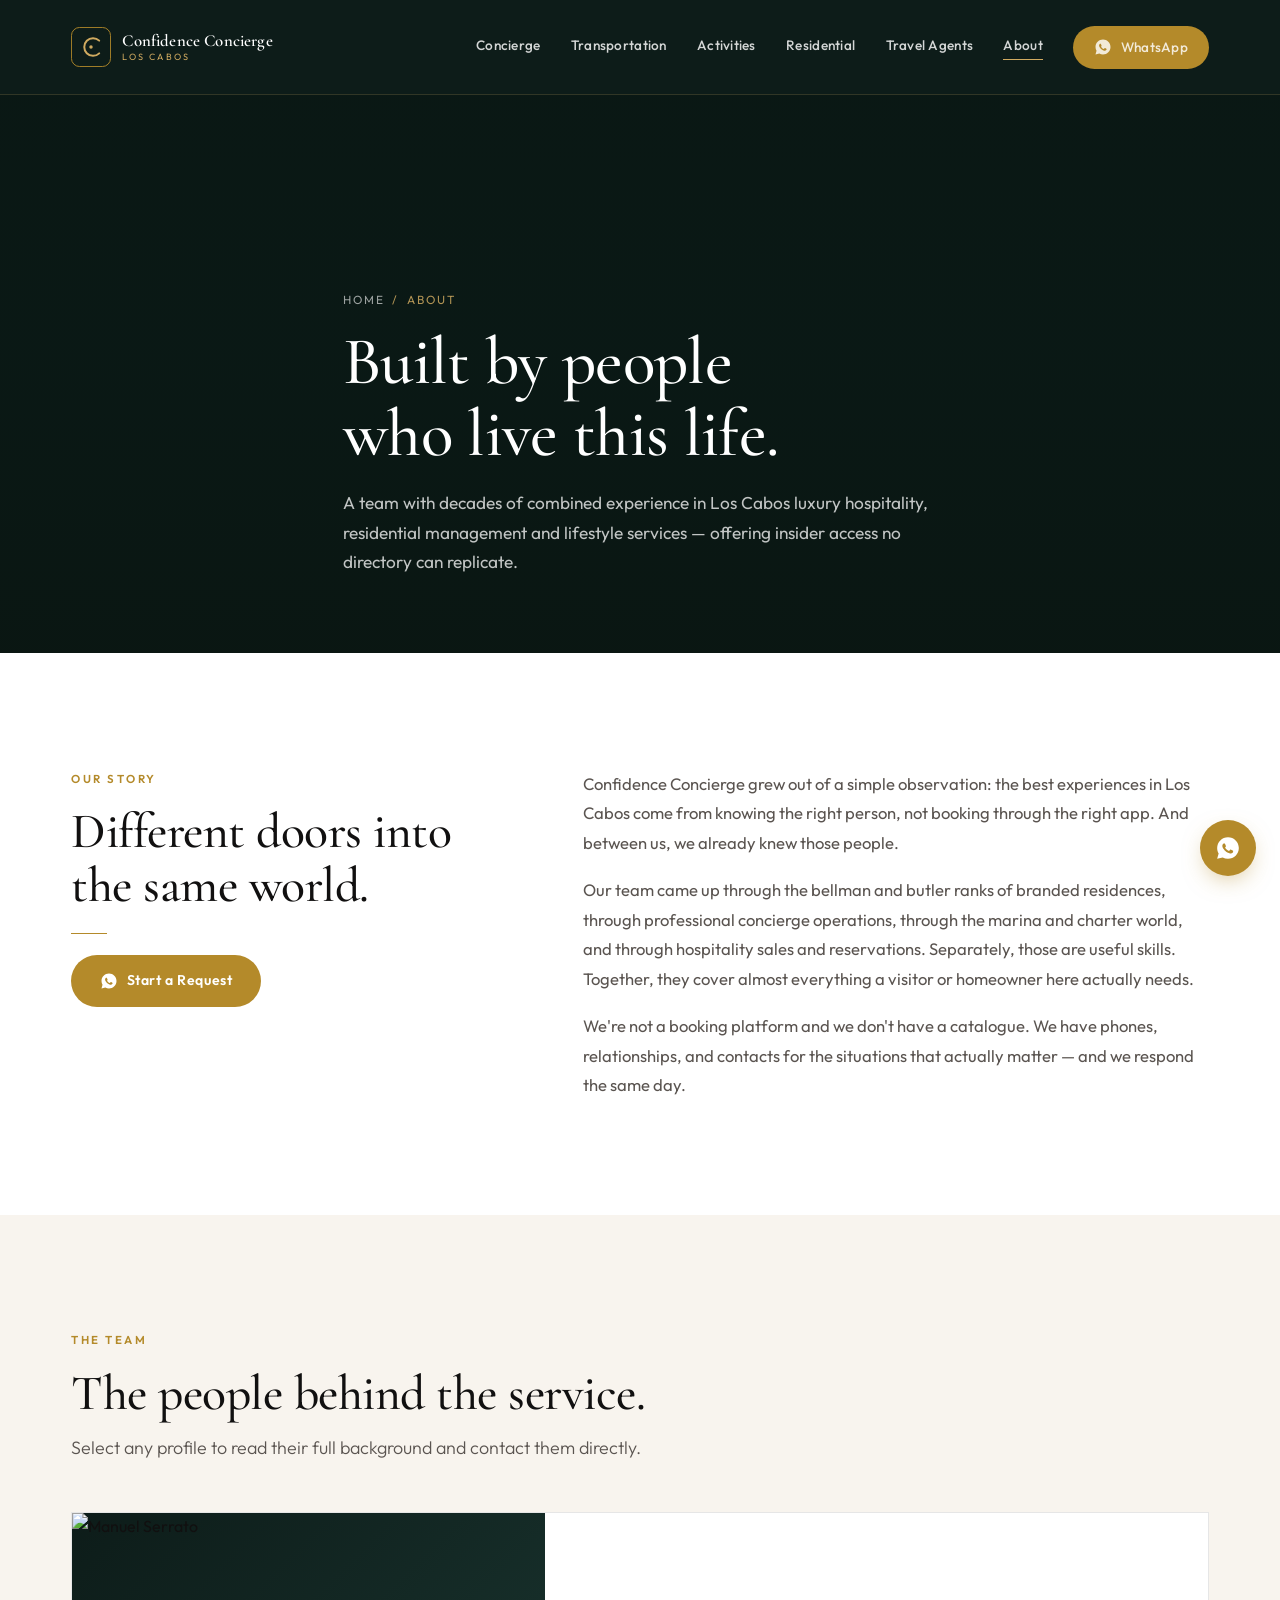
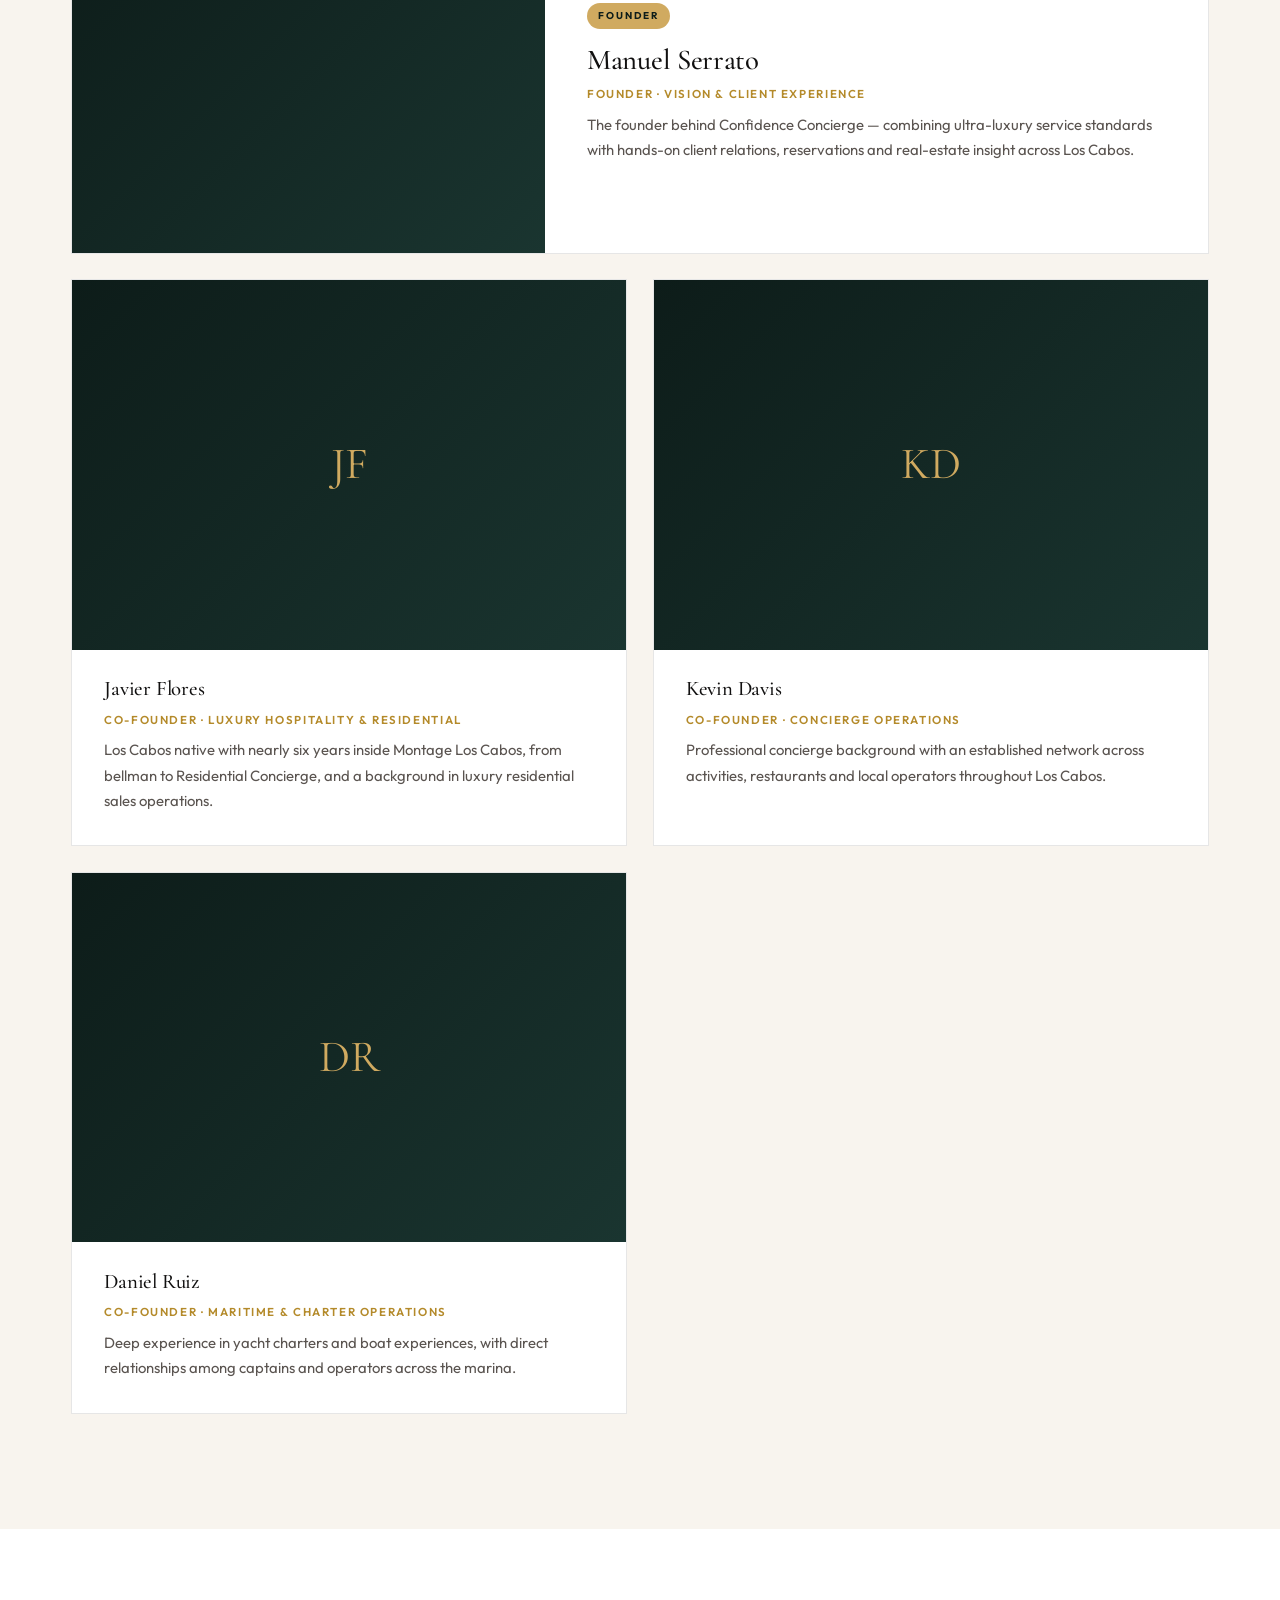
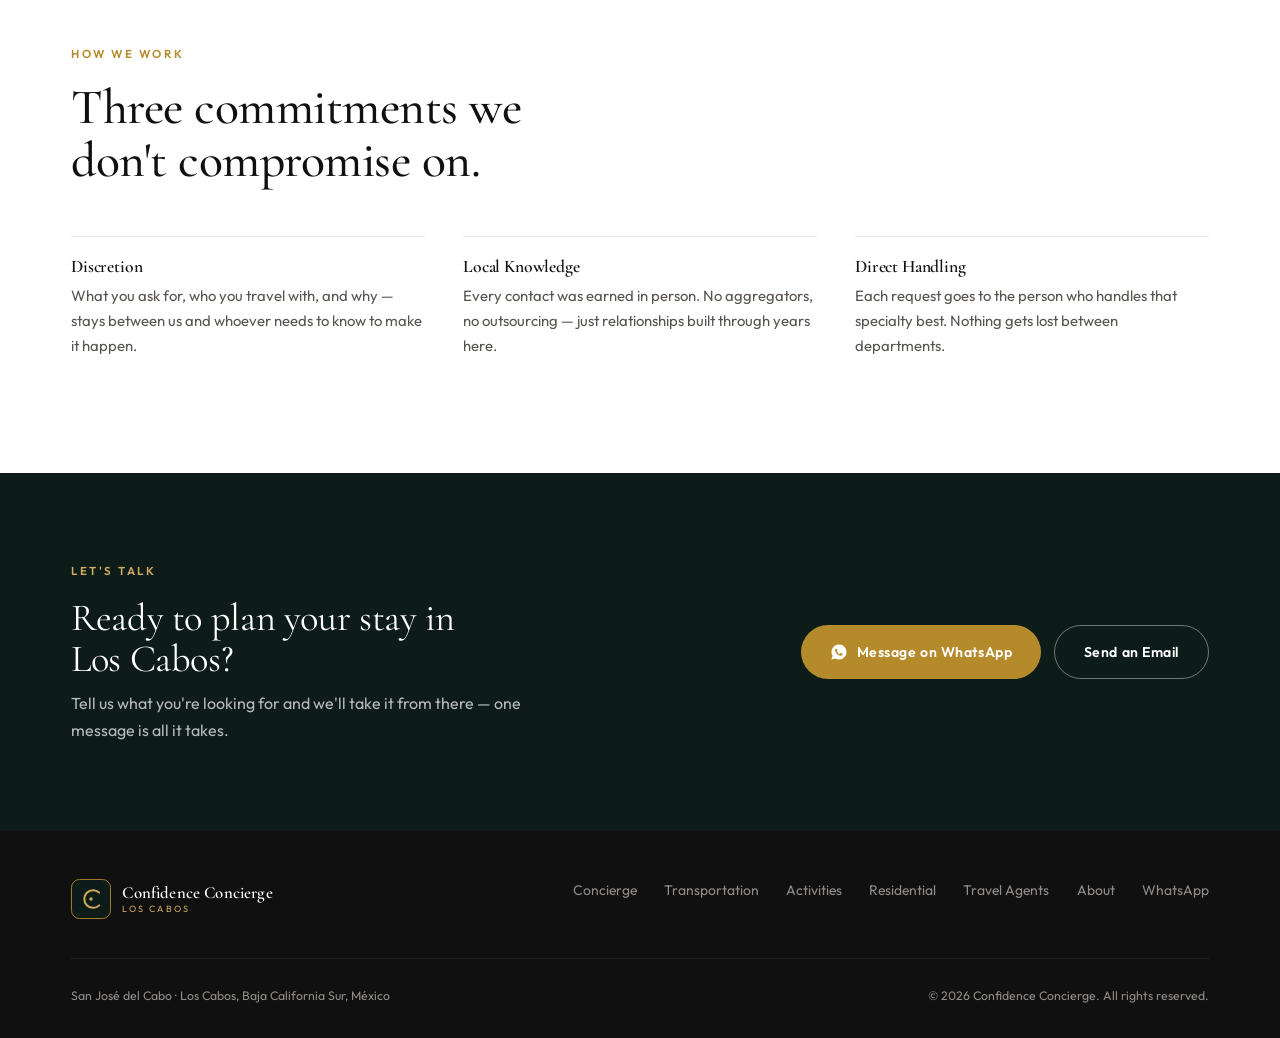
==== about.html @ 82f3b0cd "Fix team-monogram span tag in about.html" ====
<!DOCTYPE html>
<html lang="en">
<head>
  <meta charset="UTF-8">
  <meta name="viewport" content="width=device-width, initial-scale=1.0">
  <title>About Us — Confidence Concierge · Los Cabos</title>
  <meta name="description" content="Meet the team behind Confidence Concierge — Los Cabos hospitality professionals with decades of combined luxury service experience.">
  <link rel="icon" type="image/svg+xml" href="data:image/svg+xml,%3Csvg xmlns='http://www.w3.org/2000/svg' viewBox='0 0 44 44'%3E%3Crect width='44' height='44' rx='9' fill='%230D1C19'/%3E%3Cpath d='M31 15a9.7 9.7 0 1 0 0 14' stroke='%23D0AA60' stroke-width='2.4' fill='none' stroke-linecap='round'/%3E%3Ccircle cx='22' cy='22' r='2' fill='%23D0AA60'/%3E%3C/svg%3E">
  <link rel="preconnect" href="https://fonts.googleapis.com">
  <link rel="preconnect" href="https://fonts.gstatic.com" crossorigin>
  <link href="https://fonts.googleapis.com/css2?family=Cormorant+Garamond:ital,wght@0,400;0,500;0,600;1,400;1,500&family=Outfit:wght@300;400;500;600&display=swap" rel="stylesheet">
  <link rel="stylesheet" href="css/styles.css">
</head>
<body>
<header class="nav nav--solid" id="siteNav">
  <div class="wrap">
    <a href="index.html" class="logo" aria-label="Confidence Concierge — home">
      <svg class="logo-mark" viewBox="0 0 44 44" fill="none" xmlns="http://www.w3.org/2000/svg" aria-hidden="true">
        <rect x="0.5" y="0.5" width="43" height="43" rx="9" fill="#0D1C19" stroke="#B48A2A" stroke-width="1"/>
        <path d="M31 15a9.7 9.7 0 1 0 0 14" stroke="#D0AA60" stroke-width="2.2" stroke-linecap="round"/>
        <circle cx="22" cy="22" r="1.9" fill="#D0AA60"/>
      </svg>
      <span class="logo-text">
        <span class="logo-name">Confidence Concierge</span>
        <span class="logo-city">Los Cabos</span>
      </span>
    </a>
    <button class="nav-burger" id="navBurger" aria-label="Open menu" aria-expanded="false">
      <span></span><span></span><span></span>
    </button>
    <div class="nav-backdrop" id="navBackdrop" aria-hidden="true"></div>
    <nav class="nav-links" id="navLinks" aria-label="Main navigation">
      <a href="concierge.html">Concierge</a>
      <a href="transportation.html">Transportation</a>
      <a href="activities.html">Activities</a>
      <a href="residential.html">Residential</a>
      <a href="travel-agents.html">Travel Agents</a>
      <a href="about.html" class="active">About</a>
      <a href="#" class="js-wa btn btn--gold" style="padding:0.65rem 1.3rem;"><svg viewBox="0 0 24 24" fill="currentColor" aria-hidden="true"><path d="M12 2C6.48 2 2 6.48 2 12c0 1.85.5 3.58 1.36 5.07L2 22l5.07-1.32A9.93 9.93 0 0 0 12 22c5.52 0 10-4.48 10-10S17.52 2 12 2zm4.56 13.82c-.2.57-1.2 1.1-1.65 1.16-.43.07-.95.1-1.54-.1-.36-.11-.81-.26-1.4-.51-2.45-1.06-4.06-3.55-4.18-3.71-.13-.17-1-1.33-1-2.55 0-1.2.63-1.8.86-2.04.22-.24.49-.3.65-.3h.47c.15 0 .35-.05.55.43.2.49.7 1.7.77 1.83.06.12.1.27.02.43-.08.17-.12.27-.24.42-.12.14-.25.31-.36.42-.12.12-.24.25-.1.49.14.25.62 1.02 1.33 1.65.91.82 1.68 1.07 1.92 1.19.25.12.39.1.54-.07.14-.17.63-.73.8-.98.17-.25.34-.2.56-.12.23.09 1.46.69 1.71.81.25.12.42.18.48.29.06.1.06.6-.14 1.17z"/></svg> WhatsApp</a>
    </nav>
  </div>
</header>

<section class="page-hero">
  <div class="page-hero-bg bg-about" aria-hidden="true"></div>
  <div class="wrap page-hero-content">
    <div class="crumb"><a href="index.html">Home</a> &nbsp;/&nbsp; About</div>
    <h1>Built by people<br>who live this life.</h1>
    <p>A team with decades of combined experience in Los Cabos luxury hospitality, residential management and lifestyle services &mdash; offering insider access no directory can replicate.</p>
  </div>
</section>

<section class="section">
  <div class="wrap">
    <div class="intro-split">
      <div class="sticky">
        <span class="eyebrow">Our Story</span>
        <h2 class="t-h2">Different doors into<br>the same world.</h2>
        <div class="divider"></div>
        <a href="#" class="js-wa btn btn--gold"><svg viewBox="0 0 24 24" fill="currentColor" aria-hidden="true"><path d="M12 2C6.48 2 2 6.48 2 12c0 1.85.5 3.58 1.36 5.07L2 22l5.07-1.32A9.93 9.93 0 0 0 12 22c5.52 0 10-4.48 10-10S17.52 2 12 2zm4.56 13.82c-.2.57-1.2 1.1-1.65 1.16-.43.07-.95.1-1.54-.1-.36-.11-.81-.26-1.4-.51-2.45-1.06-4.06-3.55-4.18-3.71-.13-.17-1-1.33-1-2.55 0-1.2.63-1.8.86-2.04.22-.24.49-.3.65-.3h.47c.15 0 .35-.05.55.43.2.49.7 1.7.77 1.83.06.12.1.27.02.43-.08.17-.12.27-.24.42-.12.14-.25.31-.36.42-.12.12-.24.25-.1.49.14.25.62 1.02 1.33 1.65.91.82 1.68 1.07 1.92 1.19.25.12.39.1.54-.07.14-.17.63-.73.8-.98.17-.25.34-.2.56-.12.23.09 1.46.69 1.71.81.25.12.42.18.48.29.06.1.06.6-.14 1.17z"/></svg> Start a Request</a>
      </div>
      <div class="intro-body">
        <p>Confidence Concierge grew out of a simple observation: the best experiences in Los Cabos come from knowing the right person, not booking through the right app. And between us, we already knew those people.</p>
        <p>Our team came up through the bellman and butler ranks of branded residences, through professional concierge operations, through the marina and charter world, and through hospitality sales and reservations. Separately, those are useful skills. Together, they cover almost everything a visitor or homeowner here actually needs.</p>
        <p>We're not a booking platform and we don't have a catalogue. We have phones, relationships, and contacts for the situations that actually matter &mdash; and we respond the same day.</p>
      </div>
    </div>
  </div>
</section>

<section class="section section--cream">
  <div class="wrap">
    <span class="eyebrow">The Team</span>
    <h2 class="t-h2">The people behind the service.</h2>
    <p class="t-lead" style="margin-top:0.8rem;">Select any profile to read their full background and contact them directly.</p>

    <!-- FOTOS: cada tarjeta tiene un comentario indicando dónde poner la <img>.
         Tamaño sugerido: 800x560px (3:2). Guárdalas en assets/images/ -->
    <div class="team-grid">
      <article class="team-card founder-card" tabindex="0" role="button" aria-label="View Manuel Serrato's full profile">
          <div class="team-photo">
      
            <img src="assets/images/manuel.jpg" alt="Manuel Serrato">
          </div>
          <div class="team-body">
            <span class="founder-badge">Founder</span>
            <h3>Manuel Serrato</h3>
            <span class="team-role">Founder &middot; Vision &amp; Client Experience</span>
            <p class="team-bio">The founder behind Confidence Concierge — combining ultra-luxury service standards with hands-on client relations, reservations and real-estate insight across Los Cabos.</p>
          </div>
          <div class="bio-full">
            <div class="bio-head">
              <div class="bio-avatar"><img src="assets/images/manuel.jpeg" alt="Manuel Serrato"
              <div>
                <h3>Manuel Serrato</h3>
                <span class="role">Founder &middot; Vision &amp; Client Experience</span>
              </div>
            </div>
            <div class="bio-text"><p>Manuel is the founder of Confidence Concierge and the person behind its vision: a Los Cabos service company built on genuine relationships rather than call centres and commissions.</p><p>His approach is deliberately hands-on. Rather than confining himself to one lane, Manuel works across every part of the operation — first contact and client outreach, restaurant and yacht reservations, itinerary coordination, and the pre-contact groundwork that means a guest's arrival is anticipated rather than merely processed. If something needs doing, he does it.</p><p>He brings a working understanding of ultra-luxury concierge standards — the discretion, the anticipation, the follow-through that separates true high-touch service from a booking confirmation. That standard is what he built the company around.</p><p>Alongside this, Manuel works in sales and operations within Los Cabos hospitality and real estate, handling reservations, client relations, show-ready resale verification and developer-sale review. It gives him a rare vantage point across both the visitor and the homeowner side of the market, and a personal network spanning yacht companies, restaurants and property throughout the region.</p></div>
            <div class="bio-contact">
              <a class="wa" href="https://wa.me/526241181978" target="_blank" rel="noopener noreferrer"><svg viewBox="0 0 24 24" fill="currentColor" aria-hidden="true"><path d="M12 2C6.48 2 2 6.48 2 12c0 1.85.5 3.58 1.36 5.07L2 22l5.07-1.32A9.93 9.93 0 0 0 12 22c5.52 0 10-4.48 10-10S17.52 2 12 2zm4.56 13.82c-.2.57-1.2 1.1-1.65 1.16-.43.07-.95.1-1.54-.1-.36-.11-.81-.26-1.4-.51-2.45-1.06-4.06-3.55-4.18-3.71-.13-.17-1-1.33-1-2.55 0-1.2.63-1.8.86-2.04.22-.24.49-.3.65-.3h.47c.15 0 .35-.05.55.43.2.49.7 1.7.77 1.83.06.12.1.27.02.43-.08.17-.12.27-.24.42-.12.14-.25.31-.36.42-.12.12-.24.25-.1.49.14.25.62 1.02 1.33 1.65.91.82 1.68 1.07 1.92 1.19.25.12.39.1.54-.07.14-.17.63-.73.8-.98.17-.25.34-.2.56-.12.23.09 1.46.69 1.71.81.25.12.42.18.48.29.06.1.06.6-.14 1.17z"/></svg> WhatsApp</a>
              <a href="tel:+526241181978"><svg viewBox="0 0 24 24" fill="none" stroke="currentColor" stroke-width="1.6"><path d="M22 16.9v3a2 2 0 0 1-2.2 2 19.8 19.8 0 0 1-8.6-3.1 19.5 19.5 0 0 1-6-6A19.8 19.8 0 0 1 2.1 4.2 2 2 0 0 1 4.1 2h3a2 2 0 0 1 2 1.7c.1.9.4 1.8.7 2.6a2 2 0 0 1-.5 2.1L8.1 9.6a16 16 0 0 0 6 6l1.2-1.2a2 2 0 0 1 2.1-.5c.8.3 1.7.6 2.6.7a2 2 0 0 1 1.7 2z"/></svg> +52 624 118 1978</a>
              <a href="mailto:serratoleyva@gmail.com"><svg viewBox="0 0 24 24" fill="none" stroke="currentColor" stroke-width="1.6"><rect x="2" y="4" width="20" height="16" rx="2"/><path d="M2 7l10 6 10-6"/></svg> serratoleyva@gmail.com</a>
            </div>
          </div>
        </article>
      <article class="team-card" tabindex="0" role="button" aria-label="View Javier Flores's full profile">
          <div class="team-photo">
            <!-- FOTO: reemplaza la línea de abajo por:
                 <img src="assets/images/javier.jpg" alt="Javier Flores"> -->
            <span class="team-monogram" aria-hidden="true">JF</span>
          </div>
          <div class="team-body">
            
            <h3>Javier Flores</h3>
            <span class="team-role">Co-Founder &middot; Luxury Hospitality &amp; Residential</span>
            <p class="team-bio">Los Cabos native with nearly six years inside Montage Los Cabos, from bellman to Residential Concierge, and a background in luxury residential sales operations.</p>
          </div>
          <div class="bio-full">
            <div class="bio-head">
              <div class="bio-avatar"><!-- <img src="assets/images/javier.jpg" alt="Javier Flores"> --><span>JF</span></div>
              <div>
                <h3>Javier Flores</h3>
                <span class="role">Co-Founder &middot; Luxury Hospitality &amp; Residential</span>
              </div>
            </div>
            <div class="bio-text"><p>Born and raised in Los Cabos, Javier has witnessed — and helped shape — the region's evolution into a world-class luxury destination. His career has grown alongside that transformation.</p><p>He began in tourism at Los Cabos International Airport, where a passion for service took hold early. That led him to hospitality at JW Marriott Los Cabos as a bellman, and then to the inaugural team at Montage Los Cabos, where he spent nearly six years progressing from bellman to butler and ultimately Residential Concierge — building a deep foundation in high-touch service and private client relations.</p><p>He later joined Ohana Realty de México as Residential Coordinator, and after two years was promoted to Sales Operations Manager at Ohana Realty Corp, contributing to the growth and positioning of the Twin Dolphin master plan and its components — including Montage Los Cabos, Twin Dolphin Club and the Maravilla community.</p><p>Since 2022 he has continued expanding his expertise in luxury lifestyle management and personalised service. That chapter also inspired him to create Cardón Luxury Management &amp; Leisure, a concept designed to showcase the finest luxury, style and comfort Los Cabos has to offer through bespoke experiences and insider access. Today he remains committed to elevating luxury living here by blending hospitality, real estate and lifestyle into meaningful, high-value experiences.</p></div>
            
          </div>
        </article>
      <article class="team-card" tabindex="0" role="button" aria-label="View Kevin Davis's full profile">
          <div class="team-photo">
            <!-- FOTO: reemplaza la línea de abajo por:
                 <img src="assets/images/kevin.jpg" alt="Kevin Davis"> -->
            <span class="team-monogram" aria-hidden="true">KD</span>
          </div>
          <div class="team-body">
            
            <h3>Kevin Davis</h3>
            <span class="team-role">Co-Founder &middot; Concierge Operations</span>
            <p class="team-bio">Professional concierge background with an established network across activities, restaurants and local operators throughout Los Cabos.</p>
          </div>
          <div class="bio-full">
            <div class="bio-head">
              <div class="bio-avatar"><!-- <img src="assets/images/kevin.jpg" alt="Kevin Davis"> --><span>KD</span></div>
              <div>
                <h3>Kevin Davis</h3>
                <span class="role">Co-Founder &middot; Concierge Operations</span>
              </div>
            </div>
            <div class="bio-text"><p>Kevin's career in professional concierge services built something that can't be shortcut: a network of activity providers, restaurant partners and local operators earned one good experience at a time.</p><p>At Confidence Concierge his role is knowing who to call and how to call them. When a request comes in — a table on a Saturday night, an experience that's supposedly fully booked, something arranged at short notice — it goes to someone he has worked with personally, not to a directory listing or an unknown third party.</p><p>That distinction is the difference between a request being submitted and a request being handled, and it's the foundation of how the company operates.</p></div>
            
          </div>
        </article>
      <article class="team-card" tabindex="0" role="button" aria-label="View Daniel Ruiz's full profile">
          <div class="team-photo">
            <!-- FOTO: reemplaza la línea de abajo por:
                 <img src="assets/images/daniel.jpg" alt="Daniel Ruiz"> -->
            <span class="team-monogram" aria-hidden="true">DR</span>
          </div>
          <div class="team-body">
            
            <h3>Daniel Ruiz</h3>
            <span class="team-role">Co-Founder &middot; Maritime &amp; Charter Operations</span>
            <p class="team-bio">Deep experience in yacht charters and boat experiences, with direct relationships among captains and operators across the marina.</p>
          </div>
          <div class="bio-full">
            <div class="bio-head">
              <div class="bio-avatar"><!-- <img src="assets/images/daniel.jpg" alt="Daniel Ruiz"> --><span>DR</span></div>
              <div>
                <h3>Daniel Ruiz</h3>
                <span class="role">Co-Founder &middot; Maritime &amp; Charter Operations</span>
              </div>
            </div>
            <div class="bio-text"><p>Daniel's world is the water. His experience across yacht charters and private boat experiences comes with something more valuable than a supplier list: direct, personal relationships with captains and operators throughout the Los Cabos marina.</p><p>He handles everything from a sunset sail to a full-day sport fishing charter, matching the right vessel and crew to the group, the occasion and the conditions on the day — an insider's read of the sea that no booking platform can replicate.</p><p>When plans need to change because of weather or swell, that network is what turns a cancelled day into a better alternative.</p></div>
            
          </div>
        </article>
    </div>
  </div>
</section>

<section class="section">
  <div class="wrap">
    <span class="eyebrow">How We Work</span>
    <h2 class="t-h2">Three commitments we<br>don't compromise on.</h2>
    <div class="values-row">
      <div class="value-item"><h4>Discretion</h4><p>What you ask for, who you travel with, and why &mdash; stays between us and whoever needs to know to make it happen.</p></div>
      <div class="value-item"><h4>Local Knowledge</h4><p>Every contact was earned in person. No aggregators, no outsourcing &mdash; just relationships built through years here.</p></div>
      <div class="value-item"><h4>Direct Handling</h4><p>Each request goes to the person who handles that specialty best. Nothing gets lost between departments.</p></div>
    </div>
  </div>
</section>

<section class="cta-band cta-band--dark" id="contact">
  <div class="wrap">
    <div class="cta-inner">
      <div class="cta-copy">
        <span class="eyebrow eyebrow--lt">Let's Talk</span>
        <h2>Ready to plan your stay in Los Cabos?</h2>
        <p>Tell us what you're looking for and we'll take it from there &mdash; one message is all it takes.</p>
      </div>
      <div class="cta-actions">
        <a href="#" class="js-wa btn btn--gold"><svg viewBox="0 0 24 24" fill="currentColor" aria-hidden="true"><path d="M12 2C6.48 2 2 6.48 2 12c0 1.85.5 3.58 1.36 5.07L2 22l5.07-1.32A9.93 9.93 0 0 0 12 22c5.52 0 10-4.48 10-10S17.52 2 12 2zm4.56 13.82c-.2.57-1.2 1.1-1.65 1.16-.43.07-.95.1-1.54-.1-.36-.11-.81-.26-1.4-.51-2.45-1.06-4.06-3.55-4.18-3.71-.13-.17-1-1.33-1-2.55 0-1.2.63-1.8.86-2.04.22-.24.49-.3.65-.3h.47c.15 0 .35-.05.55.43.2.49.7 1.7.77 1.83.06.12.1.27.02.43-.08.17-.12.27-.24.42-.12.14-.25.31-.36.42-.12.12-.24.25-.1.49.14.25.62 1.02 1.33 1.65.91.82 1.68 1.07 1.92 1.19.25.12.39.1.54-.07.14-.17.63-.73.8-.98.17-.25.34-.2.56-.12.23.09 1.46.69 1.71.81.25.12.42.18.48.29.06.1.06.6-.14 1.17z"/></svg> Message on WhatsApp</a>
        <a href="mailto:serratoleyva@gmail.com" class="btn btn--outline-light">Send an Email</a>
      </div>
    </div>
  </div>
</section>

<!-- Bio modal -->
<div class="bio-modal" id="bioModal" aria-hidden="true" role="dialog" aria-modal="true">
  <div class="bio-modal-inner">
    <button class="bio-modal-close" id="bioModalClose" aria-label="Close profile">
      <svg viewBox="0 0 24 24" fill="none" stroke="currentColor" stroke-width="1.8"><path d="M18 6L6 18M6 6l12 12"/></svg>
    </button>
    <div id="bioModalBody"></div>
  </div>
</div>

<footer>
  <div class="wrap">
    <div class="footer-top">
      <a href="index.html" class="logo" aria-label="Confidence Concierge — home">
        <svg class="logo-mark" viewBox="0 0 44 44" fill="none" xmlns="http://www.w3.org/2000/svg" aria-hidden="true">
        <rect x="0.5" y="0.5" width="43" height="43" rx="9" fill="#0D1C19" stroke="#B48A2A" stroke-width="1"/>
        <path d="M31 15a9.7 9.7 0 1 0 0 14" stroke="#D0AA60" stroke-width="2.2" stroke-linecap="round"/>
        <circle cx="22" cy="22" r="1.9" fill="#D0AA60"/>
      </svg>
        <span class="logo-text">
          <span class="logo-name">Confidence Concierge</span>
          <span class="logo-city">Los Cabos</span>
        </span>
      </a>
      <nav class="footer-nav" aria-label="Footer navigation">
        <a href="concierge.html">Concierge</a>
        <a href="transportation.html">Transportation</a>
        <a href="activities.html">Activities</a>
        <a href="residential.html">Residential</a>
        <a href="travel-agents.html">Travel Agents</a>
      <a href="about.html">About</a>
        <a href="#" class="js-wa">WhatsApp</a>
      </nav>
    </div>
    <div class="footer-bottom">
      <span>San Jos&eacute; del Cabo &middot; Los Cabos, Baja California Sur, M&eacute;xico</span>
      <span>&copy; <span id="yr"></span> Confidence Concierge. All rights reserved.</span>
    </div>
  </div>
</footer>

<a href="#" class="js-wa wa-fab" aria-label="Message us on WhatsApp"><svg viewBox="0 0 24 24" fill="currentColor" aria-hidden="true"><path d="M12 2C6.48 2 2 6.48 2 12c0 1.85.5 3.58 1.36 5.07L2 22l5.07-1.32A9.93 9.93 0 0 0 12 22c5.52 0 10-4.48 10-10S17.52 2 12 2zm4.56 13.82c-.2.57-1.2 1.1-1.65 1.16-.43.07-.95.1-1.54-.1-.36-.11-.81-.26-1.4-.51-2.45-1.06-4.06-3.55-4.18-3.71-.13-.17-1-1.33-1-2.55 0-1.2.63-1.8.86-2.04.22-.24.49-.3.65-.3h.47c.15 0 .35-.05.55.43.2.49.7 1.7.77 1.83.06.12.1.27.02.43-.08.17-.12.27-.24.42-.12.14-.25.31-.36.42-.12.12-.24.25-.1.49.14.25.62 1.02 1.33 1.65.91.82 1.68 1.07 1.92 1.19.25.12.39.1.54-.07.14-.17.63-.73.8-.98.17-.25.34-.2.56-.12.23.09 1.46.69 1.71.81.25.12.42.18.48.29.06.1.06.6-.14 1.17z"/></svg></a>

<!-- Images: Unsplash (free commercial license — unsplash.com/license) -->
<script src="js/main.js"></script>
</body>
</html>
---- css/styles.css ----
/* =============================================================
   Confidence Concierge — Los Cabos  |  Shared Stylesheet
   Dark teal + gold luxury system
   Cormorant Garamond (display) · Outfit (body)
   ============================================================= */

/* ── Tokens ── */
:root {
  --white:    #FFFFFF;
  --cream:    #F8F4EE;
  --linen:    #EDE6D8;
  --charcoal: #111010;
  --mid:      #5A5450;
  --gold:     #B48A2A;
  --gold-lt:  #D0AA60;
  --teal:     #0D1C19;
  --teal-2:   #12231F;
  --border:   rgba(17,16,16,0.10);
  --border-lt: rgba(208,170,96,0.18);

  --font-display: 'Cormorant Garamond', Georgia, serif;
  --font-body:    'Outfit', -apple-system, BlinkMacSystemFont, sans-serif;

  --container: 1240px;
  --gap:       clamp(1.5rem, 4vw, 4rem);
  --ease:      cubic-bezier(0.22, 1, 0.36, 1);
}

/* ── Reset ── */
*, *::before, *::after { box-sizing: border-box; margin: 0; padding: 0; }
html { scroll-behavior: smooth; }
body {
  font-family: var(--font-body);
  font-weight: 400;
  color: var(--charcoal);
  background: var(--white);
  line-height: 1.65;
  -webkit-font-smoothing: antialiased;
  overflow-x: hidden;
}
img, svg { display: block; max-width: 100%; }
a { color: inherit; text-decoration: none; }
ul { list-style: none; }
button { font: inherit; cursor: pointer; background: none; border: none; }

@media (prefers-reduced-motion: reduce) {
  *, *::before, *::after {
    animation-duration: 0.001ms !important;
    transition-duration: 0.001ms !important;
    scroll-behavior: auto !important;
  }
}

/* ── Typography ── */
h1, h2, h3, h4 {
  font-family: var(--font-display);
  font-weight: 500;
  line-height: 1.08;
  letter-spacing: -0.01em;
}
.t-hero {
  font-size: clamp(2.8rem, 6.5vw, 5.4rem);
  font-style: italic;
  font-weight: 400;
  line-height: 1.05;
  letter-spacing: -0.02em;
}
.t-h2 { font-size: clamp(2.1rem, 4vw, 3.1rem); }
.t-h3 { font-size: clamp(1.5rem, 2.5vw, 2rem); }
.t-lead {
  font-family: var(--font-body);
  font-size: clamp(1rem, 1.4vw, 1.15rem);
  font-weight: 300;
  line-height: 1.7;
  color: var(--mid);
}

/* ── Layout ── */
.wrap {
  max-width: var(--container);
  margin: 0 auto;
  padding-left: var(--gap);
  padding-right: var(--gap);
}
.section        { padding: clamp(4.5rem, 9vw, 7.5rem) 0; }
.section--cream { background: #F8F4EE; background: var(--cream); }
.section--linen { background: #EDE6D8; background: var(--linen); }
.section--dark  { background: #0D1C19; background: var(--teal); color: var(--white); }

.eyebrow {
  font-family: var(--font-body);
  font-size: 0.72rem;
  font-weight: 600;
  letter-spacing: 0.22em;
  text-transform: uppercase;
  color: var(--gold);
  display: block;
  margin-bottom: 1.1rem;
}
.eyebrow--lt { color: var(--gold-lt); }
.divider { width: 36px; height: 1px; background: var(--gold); margin: 1.3rem 0; }
.divider--lt { background: var(--gold-lt); }
.divider--center { margin-left: auto; margin-right: auto; }

/* ── Buttons ── */
.btn {
  display: inline-flex;
  align-items: center;
  gap: 0.55rem;
  font-family: var(--font-body);
  font-weight: 600;
  font-size: 0.88rem;
  letter-spacing: 0.04em;
  padding: 0.9rem 1.8rem;
  border-radius: 999px;
  white-space: nowrap;
  transition: transform 0.3s var(--ease), box-shadow 0.3s var(--ease), background 0.3s, border-color 0.3s, color 0.3s;
}
.btn svg { width: 18px; height: 18px; flex-shrink: 0; }
.btn--gold { background: var(--gold); color: var(--white); }
.btn--gold:hover { background: #9A7620; transform: translateY(-2px); box-shadow: 0 14px 28px -10px rgba(180,138,42,0.5); }
.btn--outline-light { border: 1.5px solid rgba(255,255,255,0.4); color: var(--white); }
.btn--outline-light:hover { border-color: var(--gold-lt); color: var(--gold-lt); }
.btn--outline-dark { border: 1.5px solid rgba(17,16,16,0.3); color: var(--charcoal); }
.btn--outline-dark:hover { border-color: var(--gold); color: var(--gold); }

:focus-visible { outline: 2px solid var(--gold); outline-offset: 3px; }

/* ── Navigation ── */
.nav {
  position: fixed;
  top: 0; left: 0; right: 0;
  z-index: 100;
  padding: 1.6rem 0;
  transition: background 0.4s var(--ease), padding 0.4s var(--ease), border-color 0.4s var(--ease);
  border-bottom: 1px solid transparent;
}
.nav.scrolled {
  padding: 0.9rem 0;
  background: rgba(13,28,25,0.94);
  backdrop-filter: blur(12px);
  -webkit-backdrop-filter: blur(12px);
  border-bottom-color: var(--border-lt);
}
/* Solid nav for interior pages (no hero image behind) */
.nav--solid {
  position: sticky;
  background: var(--teal);
  border-bottom-color: var(--border-lt);
}
.nav .wrap { display: flex; align-items: center; justify-content: space-between; gap: 1rem; }

.logo { display: flex; align-items: center; gap: 0.7rem; color: var(--white); flex-shrink: 0; }
.logo-mark { width: 40px; height: 40px; flex-shrink: 0; }
.logo-text { display: flex; flex-direction: column; line-height: 1.1; }
.logo-name { font-family: var(--font-display); font-size: 1.05rem; font-weight: 600; color: var(--white); letter-spacing: 0.01em; }
.logo-city { font-family: var(--font-body); font-size: 0.57rem; letter-spacing: 0.24em; text-transform: uppercase; color: var(--gold-lt); margin-top: 1px; }

.nav-links { display: flex; align-items: center; gap: 1.9rem; }
.nav-links a {
  font-size: 0.85rem;
  font-weight: 500;
  letter-spacing: 0.02em;
  color: rgba(255,255,255,0.82);
  position: relative;
  padding-bottom: 3px;
  transition: color 0.25s;
}
.nav-links a:not(.btn)::after {
  content: '';
  position: absolute;
  left: 0; bottom: 0;
  width: 0; height: 1px;
  background: var(--gold-lt);
  transition: width 0.3s var(--ease);
}
.nav-links a:not(.btn):hover { color: var(--white); }
.nav-links a:not(.btn):hover::after,
.nav-links a.active::after { width: 100%; }

.nav-burger {
  display: none;
  flex-direction: column;
  justify-content: center;
  gap: 5px;
  width: 44px;
  height: 44px;
  align-items: center;
  padding: 0;
  position: relative;
  z-index: 130;
}
.nav-burger span {
  display: block;
  width: 22px;
  height: 1.5px;
  background: var(--white);
  transition: transform 0.3s var(--ease), opacity 0.25s var(--ease);
}
/* Animate burger into an X while the panel is open */
.nav-burger.is-open span:nth-child(1) { transform: translateY(6.5px) rotate(45deg); }
.nav-burger.is-open span:nth-child(2) { opacity: 0; }
.nav-burger.is-open span:nth-child(3) { transform: translateY(-6.5px) rotate(-45deg); }

/* Dark backdrop behind the mobile panel */
.nav-backdrop {
  position: fixed;
  top: 0; left: 0; right: 0; bottom: 0;
  background: rgba(6,14,12,0.6);
  opacity: 0;
  visibility: hidden;
  transition: opacity 0.35s var(--ease), visibility 0.35s;
  z-index: 115;
}
.nav-backdrop.open { opacity: 1; visibility: visible; }
@media (min-width: 941px) { .nav-backdrop { display: none; } }

/* Lock page scroll while the menu is open */
body.nav-open { overflow: hidden; }

@media (max-width: 940px) {
  /* Keep the bar itself above the panel's backdrop */
  .nav { z-index: 120; }
  .nav--solid { position: fixed; }
  /* Interior pages use a fixed bar on mobile, so offset their first section */
  .nav--solid ~ .page-hero { padding-top: 7rem; }

  .nav-links {
    position: fixed;
    top: 0; right: 0; bottom: 0;
    width: min(80vw, 320px);
    max-width: 100vw;
    height: 100%;
    height: 100dvh;
    background: var(--teal);
    flex-direction: column;
    justify-content: flex-start;
    align-items: stretch;
    padding: 6rem var(--gap) calc(2rem + env(safe-area-inset-bottom));
    gap: 0;
    transform: translateX(100%);
    transition: transform 0.4s var(--ease);
    border-left: 1px solid var(--border-lt);
    z-index: 125;
    overflow-y: auto;
    -webkit-overflow-scrolling: touch;
  }
  .nav-links.open { transform: translateX(0); }

  .nav-links a {
    font-size: 1.05rem;
    color: var(--white);
    padding: 1rem 0;
    border-bottom: 1px solid rgba(208,170,96,0.14);
    width: 100%;
  }
  /* Remove the desktop underline effect on mobile */
  .nav-links a:not(.btn)::after { display: none; }
  .nav-links a.active { color: var(--gold-lt); }

  /* WhatsApp button sits apart at the bottom of the panel */
  .nav-links a.btn {
    justify-content: center;
    border-bottom: none;
    margin-top: 1.5rem;
    padding: 0.9rem 1.5rem !important;
  }

  .nav-burger { display: flex; }
}

/* ── Hero (home) ── */
.hero {
  position: relative;
  background-color: #0a1a17;
  min-height: 100vh;
  min-height: 100svh;
  display: flex;
  flex-direction: column;
  align-items: center;
  justify-content: center;
  text-align: center;
  overflow: hidden;
  color: var(--white);
  padding: 7rem var(--gap) 5rem;
}
.hero-bg {
  position: absolute;
  top: 0; left: 0; right: 0; bottom: 0;
  background-image: url('https://images.unsplash.com/photo-1507525428034-b723cf961d3e?auto=format&fit=crop&w=1920&q=85');
  background-size: cover;
  background-position: center 40%;
  background-color: #0a1a17;
}
.hero-bg::after {
  content: '';
  position: absolute;
  top: 0; left: 0; right: 0; bottom: 0;
  background: linear-gradient(to bottom, rgba(10,22,18,0.5) 0%, rgba(10,22,18,0.4) 40%, rgba(10,22,18,0.7) 100%);
}
.hero-content { position: relative; z-index: 2; color: #fff; max-width: 840px; display: flex; flex-direction: column; align-items: center; gap: 1.5rem; }
.hero-eyebrow { display: flex; align-items: center; gap: 0.8rem; font-size: 0.72rem; font-weight: 600; letter-spacing: 0.26em; text-transform: uppercase; color: var(--gold-lt); }
.hero-eyebrow .rule { width: 30px; height: 1px; background: var(--gold-lt); }
.hero h1 { color: #fff; max-width: 16ch; }
.hero-sub { font-size: clamp(1rem, 1.4vw, 1.15rem); font-weight: 300; color: rgba(255,255,255,0.8); max-width: 48ch; line-height: 1.7; }
.hero-actions { display: flex; flex-wrap: wrap; gap: 0.9rem; justify-content: center; margin-top: 0.4rem; }
.hero-scroll { position: absolute; bottom: 2rem; left: 50%; transform: translateX(-50%); z-index: 2; display: flex; flex-direction: column; align-items: center; gap: 0.5rem; font-size: 0.66rem; letter-spacing: 0.18em; text-transform: uppercase; color: rgba(255,255,255,0.5); }
.hero-scroll .line { width: 1px; height: 38px; background: linear-gradient(to bottom, rgba(255,255,255,0.4), transparent); animation: pulse 2s ease-in-out infinite; }
@keyframes pulse { 0%,100% { opacity: 0.4; } 50% { opacity: 1; } }

/* ── Page hero (interior pages) ── */
.page-hero {
  position: relative;
  background-color: #0a1a17;
  color: #fff;
  min-height: 62vh;
  display: flex;
  align-items: flex-end;
  padding: 8rem 0 clamp(3rem, 6vw, 5rem);
  overflow: hidden;
}
.page-hero-bg {
  position: absolute;
  top: 0; left: 0; right: 0; bottom: 0;
  background-size: cover;
  background-position: center;
  background-color: #0a1a17;
}
.page-hero-bg::after {
  content: '';
  position: absolute;
  top: 0; left: 0; right: 0; bottom: 0;
  background: linear-gradient(to top, rgba(10,22,18,0.9) 0%, rgba(10,22,18,0.4) 55%, rgba(10,22,18,0.55) 100%);
}
.page-hero-content { position: relative; z-index: 2; }
.page-hero .crumb { font-size: 0.74rem; letter-spacing: 0.16em; text-transform: uppercase; color: rgba(208,170,96,0.85); margin-bottom: 1rem; }
.page-hero .crumb a { color: rgba(255,255,255,0.6); }
.page-hero .crumb a:hover { color: var(--gold-lt); }
.page-hero h1 { color: #fff; font-size: clamp(2.3rem, 5.5vw, 4.2rem); max-width: 18ch; }
.page-hero p { margin-top: 1.1rem; color: rgba(255,255,255,0.75); font-size: 1.08rem; max-width: 54ch; line-height: 1.7; }

/* Page hero background images */
.bg-concierge   { background-image: url('https://images.unsplash.com/photo-1414235077428-338989a2e8c0?auto=format&fit=crop&w=1920&q=85'); }
.bg-transport   { background-image: url('https://images.unsplash.com/photo-1536700503339-1e4b06520771?auto=format&fit=crop&w=1920&q=85'); }
.bg-activities  { background-image: url('https://images.unsplash.com/photo-1544551763-46a013bb70d5?auto=format&fit=crop&w=1920&q=85'); }
.bg-residential { background-image: url('https://images.unsplash.com/photo-1613490493576-7fde63acd811?auto=format&fit=crop&w=1920&q=85'); }
.bg-agents      { background-image: url('https://images.unsplash.com/photo-1436491865332-7a61a109cc05?auto=format&fit=crop&w=1920&q=85'); }
.bg-about       { background-image: url('https://images.unsplash.com/photo-1519046904884-53103b34b206?auto=format&fit=crop&w=1920&q=85'); }

/* ── Marquee ── */
.marquee-wrap { background: #0D1C19; background: var(--teal); border-top: 1px solid var(--border-lt); border-bottom: 1px solid var(--border-lt); overflow: hidden; padding: 1.05rem 0; }
.marquee-track { display: flex; width: max-content; animation: marquee 32s linear infinite; }
.marquee-track span { font-family: var(--font-display); font-style: italic; font-size: 0.95rem; color: rgba(237,230,216,0.6); white-space: nowrap; padding: 0 2rem; display: flex; align-items: center; gap: 2rem; }
.marquee-track span::after { content: '·'; color: var(--gold-lt); font-style: normal; }
@keyframes marquee { from { transform: translateX(0); } to { transform: translateX(-50%); } }
@media (prefers-reduced-motion: reduce) { .marquee-track { animation: none; } }

/* ── Service panels (alternating, used on home) ── */
.svc-panel { display: flex; flex-wrap: nowrap; min-height: 560px; }
.svc-text { flex: 1 1 50%; background: #F8F4EE; background: var(--cream); display: flex; flex-direction: column; justify-content: center; padding: clamp(3rem, 6vw, 5.5rem) clamp(2.5rem, 5vw, 5.5rem); }
.svc-text h3 { margin: 0.2rem 0 0; }
.svc-text p { color: var(--mid); max-width: 40ch; font-size: 1rem; line-height: 1.75; }
.svc-tags { display: flex; flex-wrap: wrap; gap: 0.5rem; margin-top: 1.7rem; }
.svc-tag { font-size: 0.7rem; font-weight: 600; letter-spacing: 0.1em; text-transform: uppercase; padding: 0.38rem 0.75rem; border-radius: 999px; border: 1px solid var(--border); color: var(--mid); }
.svc-link { margin-top: 1.8rem; font-size: 0.84rem; font-weight: 600; letter-spacing: 0.04em; color: var(--gold); display: inline-flex; align-items: center; gap: 0.4rem; transition: gap 0.25s; }
.svc-link:hover { gap: 0.7rem; }
.svc-photo { flex: 1 1 50%; background-size: cover; background-position: center; min-height: 380px; }
.svc-panel--flip .svc-text { order: 2; }
.svc-panel--flip .svc-photo { order: 1; }

.svc-photo--dining     { background-image: url('https://images.unsplash.com/photo-1414235077428-338989a2e8c0?auto=format&fit=crop&w=1000&q=80'); background-color: #1a1210; }
.svc-photo--villa      { background-image: url('https://images.unsplash.com/photo-1566073771259-6a8506099945?auto=format&fit=crop&w=1000&q=80'); background-color: #0e1c1a; }
.svc-photo--transport  { background-image: url('https://images.unsplash.com/photo-1676856577533-1e8099932f7b?auto=format&fit=crop&w=1000&q=80'); background-color: #111318; }
.svc-photo--activities { background-image: url('https://images.unsplash.com/photo-1544551763-46a013bb70d5?auto=format&fit=crop&w=1000&q=80'); background-color: #0a161f; }

@media (max-width: 860px) {
  .svc-panel { flex-direction: column; }
  .svc-panel--flip .svc-text { order: 1; }
  .svc-panel--flip .svc-photo { order: 0; }
  .svc-photo { flex: none; width: 100%; min-height: 280px; }
  .svc-text { flex: none; width: 100%; }
  .svc-text p { max-width: none; }
}

/* ── Statement band ── */
.statement { background: #0D1C19; background: var(--teal); padding: clamp(4.5rem, 9vw, 7.5rem) 0; text-align: center; }
.statement blockquote { font-family: var(--font-display); font-style: italic; font-size: clamp(1.7rem, 3.4vw, 2.9rem); color: #fff; max-width: 720px; margin: 0 auto; line-height: 1.3; }
.statement blockquote em { color: var(--gold-lt); font-style: normal; }
.statement cite { display: block; margin-top: 1.6rem; font-family: var(--font-body); font-style: normal; font-size: 0.76rem; letter-spacing: 0.18em; text-transform: uppercase; color: rgba(208,170,96,0.6); }

/* ── Section heading block ── */
.head { max-width: 640px; margin-bottom: 3.2rem; }
.head--center { margin-left: auto; margin-right: auto; text-align: center; }

/* ── Intro split (interior pages) ── */
.intro-split { display: grid; grid-template-columns: 5fr 7fr; gap: clamp(2rem, 5vw, 5.5rem); align-items: start; }
.intro-split .sticky { position: sticky; top: 7rem; }
.intro-body p { color: var(--mid); font-size: 1.04rem; line-height: 1.78; }
.intro-body p + p { margin-top: 1.1rem; }
@media (max-width: 860px) { .intro-split { grid-template-columns: 1fr; } .intro-split .sticky { position: static; } }

/* ── Feature grid (service detail cards) ── */
.feat-grid { display: grid; grid-template-columns: repeat(3, 1fr); gap: 1.5rem; }
.feat-grid--2 { grid-template-columns: repeat(2, 1fr); }
.feat-card {
  background: var(--white);
  border: 1px solid var(--border);
  padding: 2.2rem;
  display: flex;
  flex-direction: column;
  gap: 0.9rem;
  transition: transform 0.4s var(--ease), box-shadow 0.4s var(--ease), border-color 0.4s;
}
.feat-card:hover { transform: translateY(-5px); box-shadow: 0 22px 44px -22px rgba(17,16,16,0.22); border-color: rgba(180,138,42,0.35); }
.feat-icon { width: 46px; height: 46px; display: flex; align-items: center; justify-content: center; border-radius: 50%; border: 1px solid var(--gold); color: var(--gold); flex-shrink: 0; }
.feat-icon svg { width: 21px; height: 21px; }
.feat-card h4 { font-family: var(--font-display); font-size: 1.35rem; font-weight: 600; }
.feat-card p { font-size: 0.95rem; color: var(--mid); line-height: 1.7; }
.section--dark .feat-card { background: var(--teal-2); border-color: var(--border-lt); }
.section--dark .feat-card h4 { color: #fff; }
.section--dark .feat-card p { color: rgba(248,244,238,0.7); }
@media (max-width: 880px) { .feat-grid, .feat-grid--2 { grid-template-columns: 1fr; } }

/* ── Checklist (what's included) ── */
.checklist { display: grid; grid-template-columns: repeat(2, 1fr); gap: 1rem 2.5rem; margin-top: 2rem; }
.check-item { display: flex; gap: 0.8rem; align-items: flex-start; padding: 0.9rem 0; border-bottom: 1px solid var(--border); }
.check-item svg { width: 20px; height: 20px; color: var(--gold); flex-shrink: 0; margin-top: 2px; }
.check-item span { font-size: 0.98rem; color: var(--charcoal); }
.section--dark .check-item { border-bottom-color: var(--border-lt); }
.section--dark .check-item span { color: rgba(255,255,255,0.85); }
@media (max-width: 700px) { .checklist { grid-template-columns: 1fr; } }

/* ── Image + text row ── */
.media-row { display: grid; grid-template-columns: 1fr 1fr; gap: clamp(2rem, 5vw, 4.5rem); align-items: center; }
.media-row .media-img { aspect-ratio: 4/3; background-size: cover; background-position: center; background-color: var(--teal); border-radius: 2px; min-height: 320px; }
.media-row--flip .media-img { order: 2; }
@media (max-width: 820px) { .media-row { grid-template-columns: 1fr; } .media-row--flip .media-img { order: 0; } }

/* ── Process steps ── */
.steps { display: grid; grid-template-columns: repeat(3, 1fr); gap: 2.4rem; }
.step { display: grid; gap: 0.7rem; align-content: start; }
.step-num { font-family: var(--font-display); font-size: 3.2rem; font-weight: 400; color: var(--linen); line-height: 1; }
.section--dark .step-num { color: rgba(208,170,96,0.25); }
.step h4 { font-family: var(--font-display); font-size: 1.15rem; font-weight: 600; }
.step p { font-size: 0.94rem; color: var(--mid); }
.section--dark .step h4 { color: #fff; }
.section--dark .step p { color: rgba(248,244,238,0.7); }
@media (max-width: 760px) { .steps { grid-template-columns: 1fr; gap: 1.8rem; } }

/* ── CTA band ── */
.cta-band { background: #EDE6D8; background: var(--linen); padding: clamp(3.5rem, 8vw, 5.5rem) 0; }
.cta-band--dark { background: var(--teal); }
.cta-inner { display: flex; align-items: center; justify-content: space-between; flex-wrap: wrap; gap: 2rem; }
.cta-copy h2 { font-family: var(--font-display); font-size: clamp(1.8rem, 3vw, 2.4rem); font-weight: 400; max-width: 24ch; }
.cta-band--dark .cta-copy h2 { color: #fff; }
.cta-copy p { margin-top: 0.6rem; color: var(--mid); font-size: 1rem; max-width: 42ch; }
.cta-band--dark .cta-copy p { color: rgba(255,255,255,0.7); }
.cta-actions { display: flex; gap: 0.8rem; flex-wrap: wrap; }

/* ── Team (about) ── */
.team-grid { display: grid; grid-template-columns: 1fr 1fr; gap: 1.6rem; margin-top: 3rem; }
.team-card { background: var(--white); border: 1px solid var(--border); overflow: hidden; transition: transform 0.4s var(--ease), box-shadow 0.4s var(--ease); }
.team-card:hover { transform: translateY(-5px); box-shadow: 0 20px 40px -16px rgba(17,16,16,0.2); }
.team-photo { aspect-ratio: 3/2; min-height: 240px; background: linear-gradient(135deg, var(--teal) 0%, #1a3530 100%); display: flex; align-items: center; justify-content: center; overflow: hidden; }
.team-photo img { width: 100%; height: 100%; object-fit: cover; }
.team-monogram { font-family: var(--font-display); font-size: 2.8rem; color: var(--gold-lt); }
.team-body { padding: 1.8rem 2rem 2rem; display: grid; gap: 0.55rem; }
.team-body h3 { font-size: 1.3rem; }
.team-role { font-size: 0.72rem; font-weight: 600; letter-spacing: 0.14em; text-transform: uppercase; color: var(--gold); }
.team-bio { font-size: 0.93rem; color: var(--mid); line-height: 1.7; }
@media (max-width: 700px) { .team-grid { grid-template-columns: 1fr; } }

/* ── Values ── */
.values-row { display: grid; grid-template-columns: repeat(3, 1fr); gap: 2.4rem; margin-top: 3rem; }
.value-item { border-top: 1px solid var(--border); padding-top: 1.3rem; }
.value-item h4 { font-size: 1.1rem; margin-bottom: 0.5rem; font-family: var(--font-display); font-weight: 600; }
.value-item p { font-size: 0.93rem; color: var(--mid); }
@media (max-width: 700px) { .values-row { grid-template-columns: 1fr; } }

/* ── Footer ── */
footer { background: #111010; background: var(--charcoal); color: rgba(248,244,238,0.55); padding: 3rem 0 2rem; }
.footer-top { display: flex; justify-content: space-between; align-items: flex-start; flex-wrap: wrap; gap: 2rem; padding-bottom: 2.4rem; border-bottom: 1px solid rgba(255,255,255,0.08); }
.footer-nav { display: flex; flex-wrap: wrap; gap: 1.7rem; align-items: center; }
.footer-nav a { font-size: 0.87rem; transition: color 0.25s; }
.footer-nav a:hover { color: var(--gold-lt); }
.footer-bottom { display: flex; justify-content: space-between; flex-wrap: wrap; gap: 0.8rem; padding-top: 1.7rem; font-size: 0.77rem; }

/* ── WhatsApp FAB ── */
.wa-fab { position: fixed; bottom: 1.5rem; right: 1.5rem; z-index: 90; width: 56px; height: 56px; border-radius: 50%; background: var(--gold); display: flex; align-items: center; justify-content: center; box-shadow: 0 8px 24px -8px rgba(180,138,42,0.6); transition: transform 0.3s var(--ease), box-shadow 0.3s; }
.wa-fab:hover { transform: translateY(-3px) scale(1.06); box-shadow: 0 14px 32px -8px rgba(180,138,42,0.7); }
.wa-fab svg { width: 26px; height: 26px; color: #fff; }

/* ── Fleet cards (transportation) ── */
.fleet-grid { display: grid; grid-template-columns: repeat(2, 1fr); gap: 1.6rem; margin-top: 2.6rem; }
.fleet-card {
  background: var(--white);
  border: 1px solid var(--border);
  overflow: hidden;
  display: flex;
  flex-direction: column;
  transition: transform 0.4s var(--ease), box-shadow 0.4s var(--ease);
}
.fleet-card:hover { transform: translateY(-5px); box-shadow: 0 22px 44px -22px rgba(17,16,16,0.24); }
.fleet-img {
  aspect-ratio: 16/10;
  min-height: 230px;
  background-size: cover;
  background-position: center;
  background-color: var(--teal);
}
.fleet-body { padding: 1.6rem 1.8rem 1.9rem; display: grid; gap: 0.5rem; }
.fleet-body h4 { font-family: var(--font-display); font-size: 1.35rem; font-weight: 600; }
.fleet-meta { font-size: 0.72rem; font-weight: 600; letter-spacing: 0.14em; text-transform: uppercase; color: var(--gold); }
.fleet-body p { font-size: 0.94rem; color: var(--mid); line-height: 1.7; }
@media (max-width: 760px) { .fleet-grid { grid-template-columns: 1fr; } }

/* ── Founder / team cards (clickable) ── */
.team-card { cursor: pointer; position: relative; }
.team-card::after {
  content: 'View profile →';
  position: absolute;
  right: 2rem; bottom: 1.6rem;
  font-size: 0.74rem;
  font-weight: 600;
  letter-spacing: 0.08em;
  text-transform: uppercase;
  color: var(--gold);
  opacity: 0;
  transform: translateX(-6px);
  transition: opacity 0.3s var(--ease), transform 0.3s var(--ease);
}
.team-card:hover::after, .team-card:focus-visible::after { opacity: 1; transform: translateX(0); }
.bio-full { display: none; }

/* Founder feature card — larger, sits alone above the others */
.founder-card { grid-column: 1 / -1; display: grid; grid-template-columns: 5fr 7fr; }
.founder-card .team-photo { aspect-ratio: auto; min-height: 340px; height: 100%; }
.founder-card .team-body { padding: 2.4rem 2.6rem; align-content: center; }
.founder-card .team-body h3 { font-size: 1.8rem; }
.founder-badge {
  display: inline-block;
  font-size: 0.62rem;
  font-weight: 700;
  letter-spacing: 0.2em;
  text-transform: uppercase;
  color: var(--teal);
  background: var(--gold-lt);
  padding: 0.3rem 0.7rem;
  border-radius: 999px;
  width: fit-content;
  margin-bottom: 0.4rem;
}
@media (max-width: 820px) {
  .founder-card { grid-template-columns: 1fr; }
  .founder-card .team-photo { min-height: 260px; }
}

/* ── Bio modal ── */
.bio-modal {
  position: fixed;
  top: 0; left: 0; right: 0; bottom: 0;
  z-index: 200;
  background: rgba(6,14,12,0.75);
  display: flex;
  align-items: center;
  justify-content: center;
  padding: var(--gap);
  opacity: 0;
  visibility: hidden;
  transition: opacity 0.3s var(--ease), visibility 0.3s;
}
.bio-modal.open { opacity: 1; visibility: visible; }
.bio-modal-inner {
  background: var(--white);
  max-width: 720px;
  width: 100%;
  max-height: 86vh;
  overflow-y: auto;
  -webkit-overflow-scrolling: touch;
  position: relative;
  padding: clamp(2rem, 5vw, 3.2rem);
  transform: translateY(14px);
  transition: transform 0.35s var(--ease);
}
.bio-modal.open .bio-modal-inner { transform: translateY(0); }
.bio-modal-close {
  position: absolute;
  top: 1rem; right: 1rem;
  width: 40px; height: 40px;
  display: flex;
  align-items: center;
  justify-content: center;
  border-radius: 50%;
  color: var(--mid);
  transition: background 0.25s, color 0.25s;
}
.bio-modal-close:hover { background: var(--linen); color: var(--charcoal); }
.bio-modal-close svg { width: 20px; height: 20px; }

.bio-head { display: flex; gap: 1.4rem; align-items: center; margin-bottom: 1.6rem; padding-right: 2.5rem; }
.bio-avatar {
  width: 84px; height: 84px;
  border-radius: 50%;
  flex-shrink: 0;
  background: linear-gradient(135deg, var(--teal), #1a3530);
  display: flex;
  align-items: center;
  justify-content: center;
  overflow: hidden;
  border: 1px solid rgba(208,170,96,0.4);
}
.bio-avatar img { width: 100%; height: 100%; object-fit: cover; }
.bio-avatar span { font-family: var(--font-display); font-size: 1.8rem; color: var(--gold-lt); }
.bio-head h3 { font-size: 1.6rem; margin-bottom: 0.2rem; }
.bio-head .role { font-size: 0.7rem; font-weight: 600; letter-spacing: 0.14em; text-transform: uppercase; color: var(--gold); }
.bio-text p { font-size: 0.98rem; color: var(--mid); line-height: 1.8; }
.bio-text p + p { margin-top: 0.9rem; }

.bio-contact {
  margin-top: 1.8rem;
  padding-top: 1.5rem;
  border-top: 1px solid var(--border);
  display: flex;
  flex-wrap: wrap;
  gap: 0.7rem;
}
.bio-contact a {
  display: inline-flex;
  align-items: center;
  gap: 0.5rem;
  font-size: 0.86rem;
  font-weight: 500;
  padding: 0.65rem 1.1rem;
  border-radius: 999px;
  border: 1px solid var(--border);
  color: var(--charcoal);
  transition: border-color 0.25s, color 0.25s, background 0.25s;
}
.bio-contact a:hover { border-color: var(--gold); color: var(--gold); }
.bio-contact a svg { width: 16px; height: 16px; }
.bio-contact a.wa { background: var(--gold); border-color: var(--gold); color: #fff; }
.bio-contact a.wa:hover { background: #9A7620; border-color: #9A7620; color: #fff; }
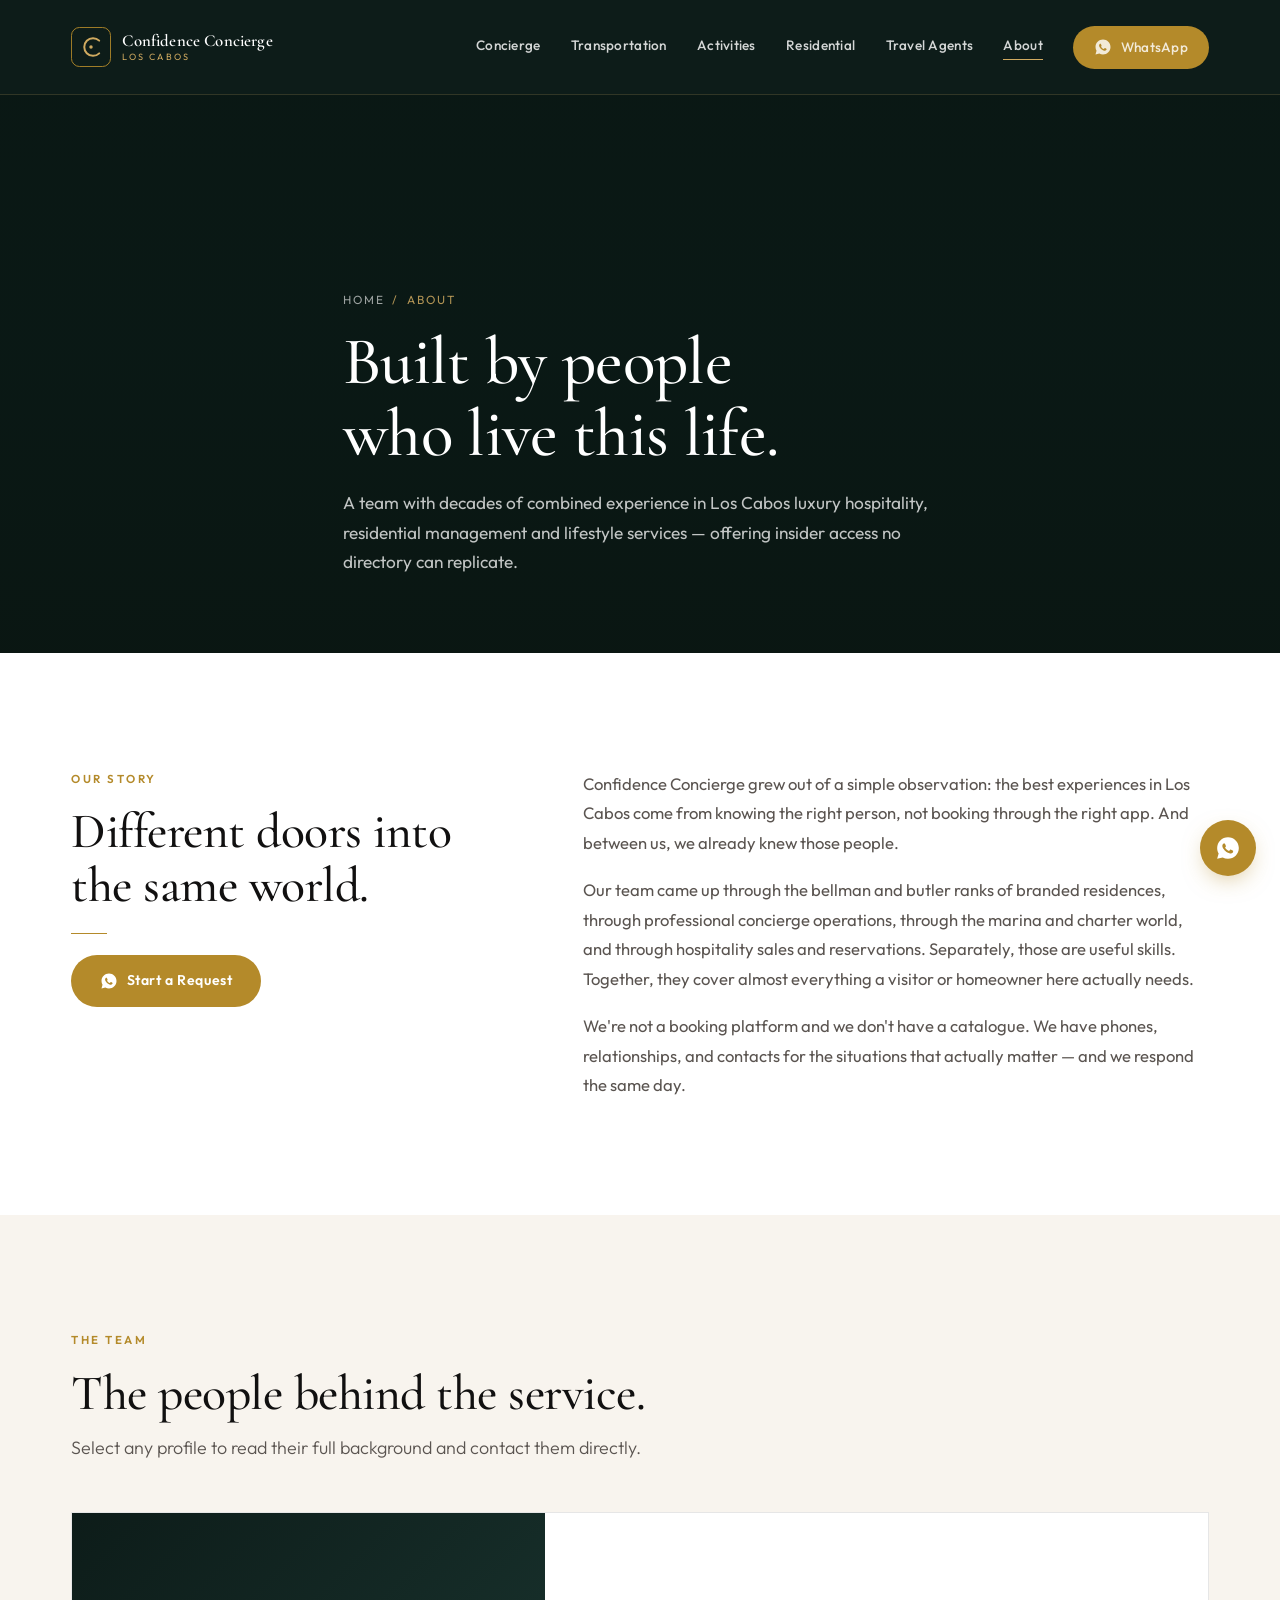
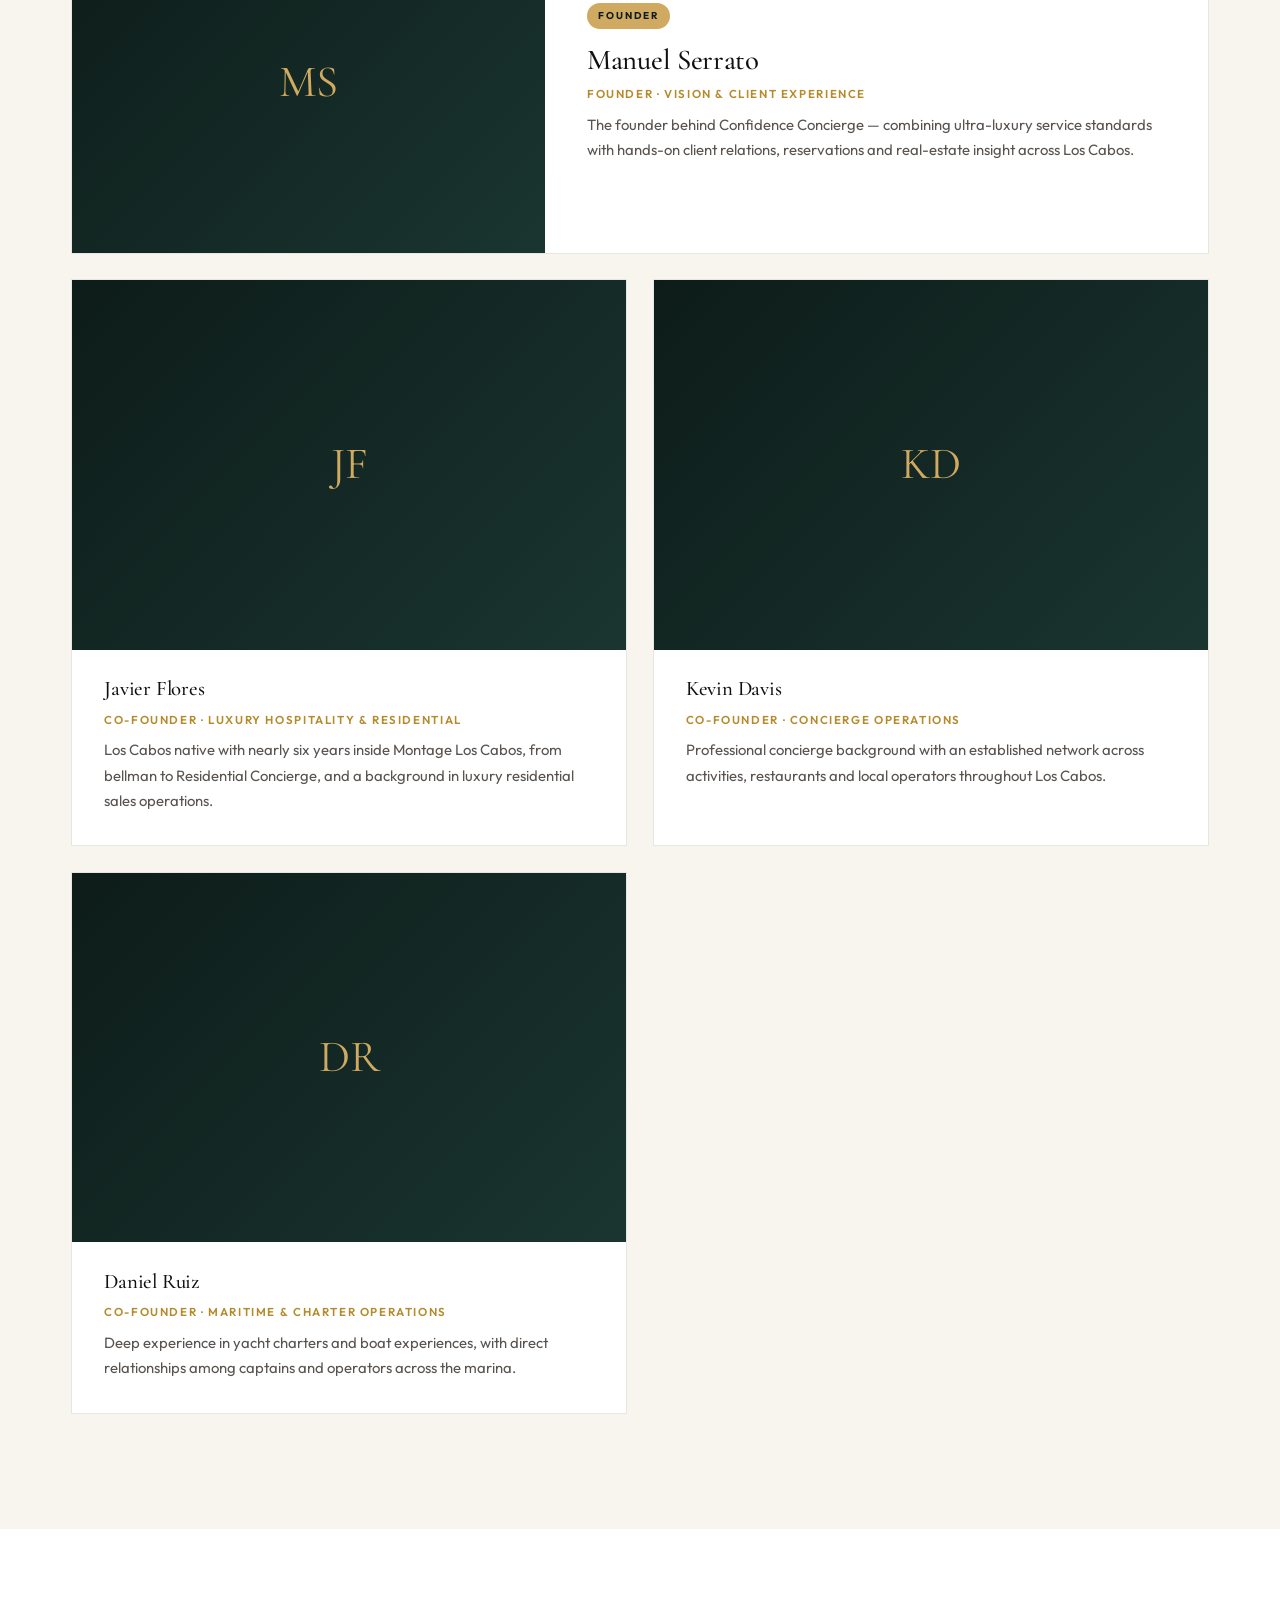
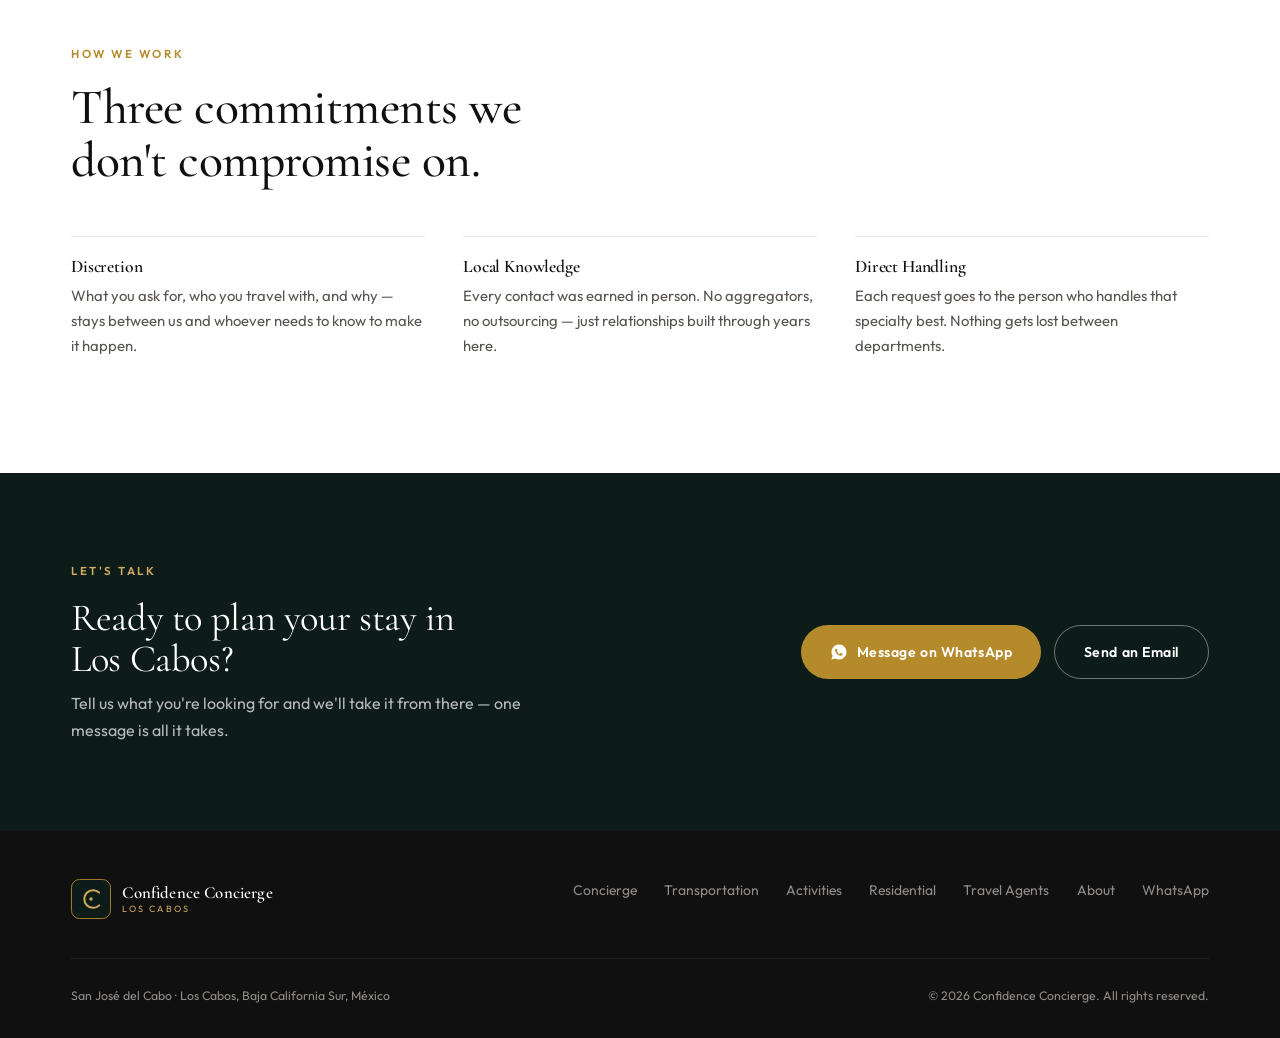
==== commit 5ecec7d3: "Update about.html" ====
--- a/about.html
+++ b/about.html
@@ -74,13 +74,14 @@
     <h2 class="t-h2">The people behind the service.</h2>
     <p class="t-lead" style="margin-top:0.8rem;">Select any profile to read their full background and contact them directly.</p>
 
-    <!-- FOTOS: cada tarjeta tiene un comentario indicando dónde poner la <img>.
-         Tamaño sugerido: 800x560px (3:2). Guárdalas en assets/images/ -->
+    <!-- FOTOS LISTAS: solo sube los archivos a assets/images/ con estos nombres exactos:
+         manuel.jpg, javier.jpg, kevin.jpg, daniel.jpg
+         Tamaño sugerido: 800x560px (3:2). Mientras no exista el archivo, se muestra el monograma. -->
     <div class="team-grid">
       <article class="team-card founder-card" tabindex="0" role="button" aria-label="View Manuel Serrato's full profile">
           <div class="team-photo">
-      
-            <img src="assets/images/manuel.jpg" alt="Manuel Serrato">
+            <img src="assets/images/manuel.jpg" alt="Manuel Serrato" onerror="this.style.display='none';this.nextElementSibling.style.display='flex';">
+            <span class="team-monogram" aria-hidden="true">MS</span>
           </div>
           <div class="team-body">
             <span class="founder-badge">Founder</span>
@@ -90,7 +91,7 @@
           </div>
           <div class="bio-full">
             <div class="bio-head">
-              <div class="bio-avatar"><img src="assets/images/manuel.jpeg" alt="Manuel Serrato"
+              <div class="bio-avatar"><img src="assets/images/manuel.jpg" alt="Manuel Serrato" onerror="this.style.display='none';this.nextElementSibling.style.display='flex';"><span>MS</span></div>
               <div>
                 <h3>Manuel Serrato</h3>
                 <span class="role">Founder &middot; Vision &amp; Client Experience</span>
@@ -106,8 +107,7 @@
         </article>
       <article class="team-card" tabindex="0" role="button" aria-label="View Javier Flores's full profile">
           <div class="team-photo">
-            <!-- FOTO: reemplaza la línea de abajo por:
-                 <img src="assets/images/javier.jpg" alt="Javier Flores"> -->
+            <img src="assets/images/javier.jpg" alt="Javier Flores" onerror="this.style.display='none';this.nextElementSibling.style.display='flex';">
             <span class="team-monogram" aria-hidden="true">JF</span>
           </div>
           <div class="team-body">
@@ -118,7 +118,7 @@
           </div>
           <div class="bio-full">
             <div class="bio-head">
-              <div class="bio-avatar"><!-- <img src="assets/images/javier.jpg" alt="Javier Flores"> --><span>JF</span></div>
+              <div class="bio-avatar"><img src="assets/images/javier.jpg" alt="Javier Flores" onerror="this.style.display='none';this.nextElementSibling.style.display='flex';"><span>JF</span></div>
               <div>
                 <h3>Javier Flores</h3>
                 <span class="role">Co-Founder &middot; Luxury Hospitality &amp; Residential</span>
@@ -130,8 +130,7 @@
         </article>
       <article class="team-card" tabindex="0" role="button" aria-label="View Kevin Davis's full profile">
           <div class="team-photo">
-            <!-- FOTO: reemplaza la línea de abajo por:
-                 <img src="assets/images/kevin.jpg" alt="Kevin Davis"> -->
+            <img src="assets/images/kevin.jpg" alt="Kevin Davis" onerror="this.style.display='none';this.nextElementSibling.style.display='flex';">
             <span class="team-monogram" aria-hidden="true">KD</span>
           </div>
           <div class="team-body">
@@ -142,7 +141,7 @@
           </div>
           <div class="bio-full">
             <div class="bio-head">
-              <div class="bio-avatar"><!-- <img src="assets/images/kevin.jpg" alt="Kevin Davis"> --><span>KD</span></div>
+              <div class="bio-avatar"><img src="assets/images/kevin.jpg" alt="Kevin Davis" onerror="this.style.display='none';this.nextElementSibling.style.display='flex';"><span>KD</span></div>
               <div>
                 <h3>Kevin Davis</h3>
                 <span class="role">Co-Founder &middot; Concierge Operations</span>
@@ -154,8 +153,7 @@
         </article>
       <article class="team-card" tabindex="0" role="button" aria-label="View Daniel Ruiz's full profile">
           <div class="team-photo">
-            <!-- FOTO: reemplaza la línea de abajo por:
-                 <img src="assets/images/daniel.jpg" alt="Daniel Ruiz"> -->
+            <img src="assets/images/daniel.jpg" alt="Daniel Ruiz" onerror="this.style.display='none';this.nextElementSibling.style.display='flex';">
             <span class="team-monogram" aria-hidden="true">DR</span>
           </div>
           <div class="team-body">
@@ -166,7 +164,7 @@
           </div>
           <div class="bio-full">
             <div class="bio-head">
-              <div class="bio-avatar"><!-- <img src="assets/images/daniel.jpg" alt="Daniel Ruiz"> --><span>DR</span></div>
+              <div class="bio-avatar"><img src="assets/images/daniel.jpg" alt="Daniel Ruiz" onerror="this.style.display='none';this.nextElementSibling.style.display='flex';"><span>DR</span></div>
               <div>
                 <h3>Daniel Ruiz</h3>
                 <span class="role">Co-Founder &middot; Maritime &amp; Charter Operations</span>
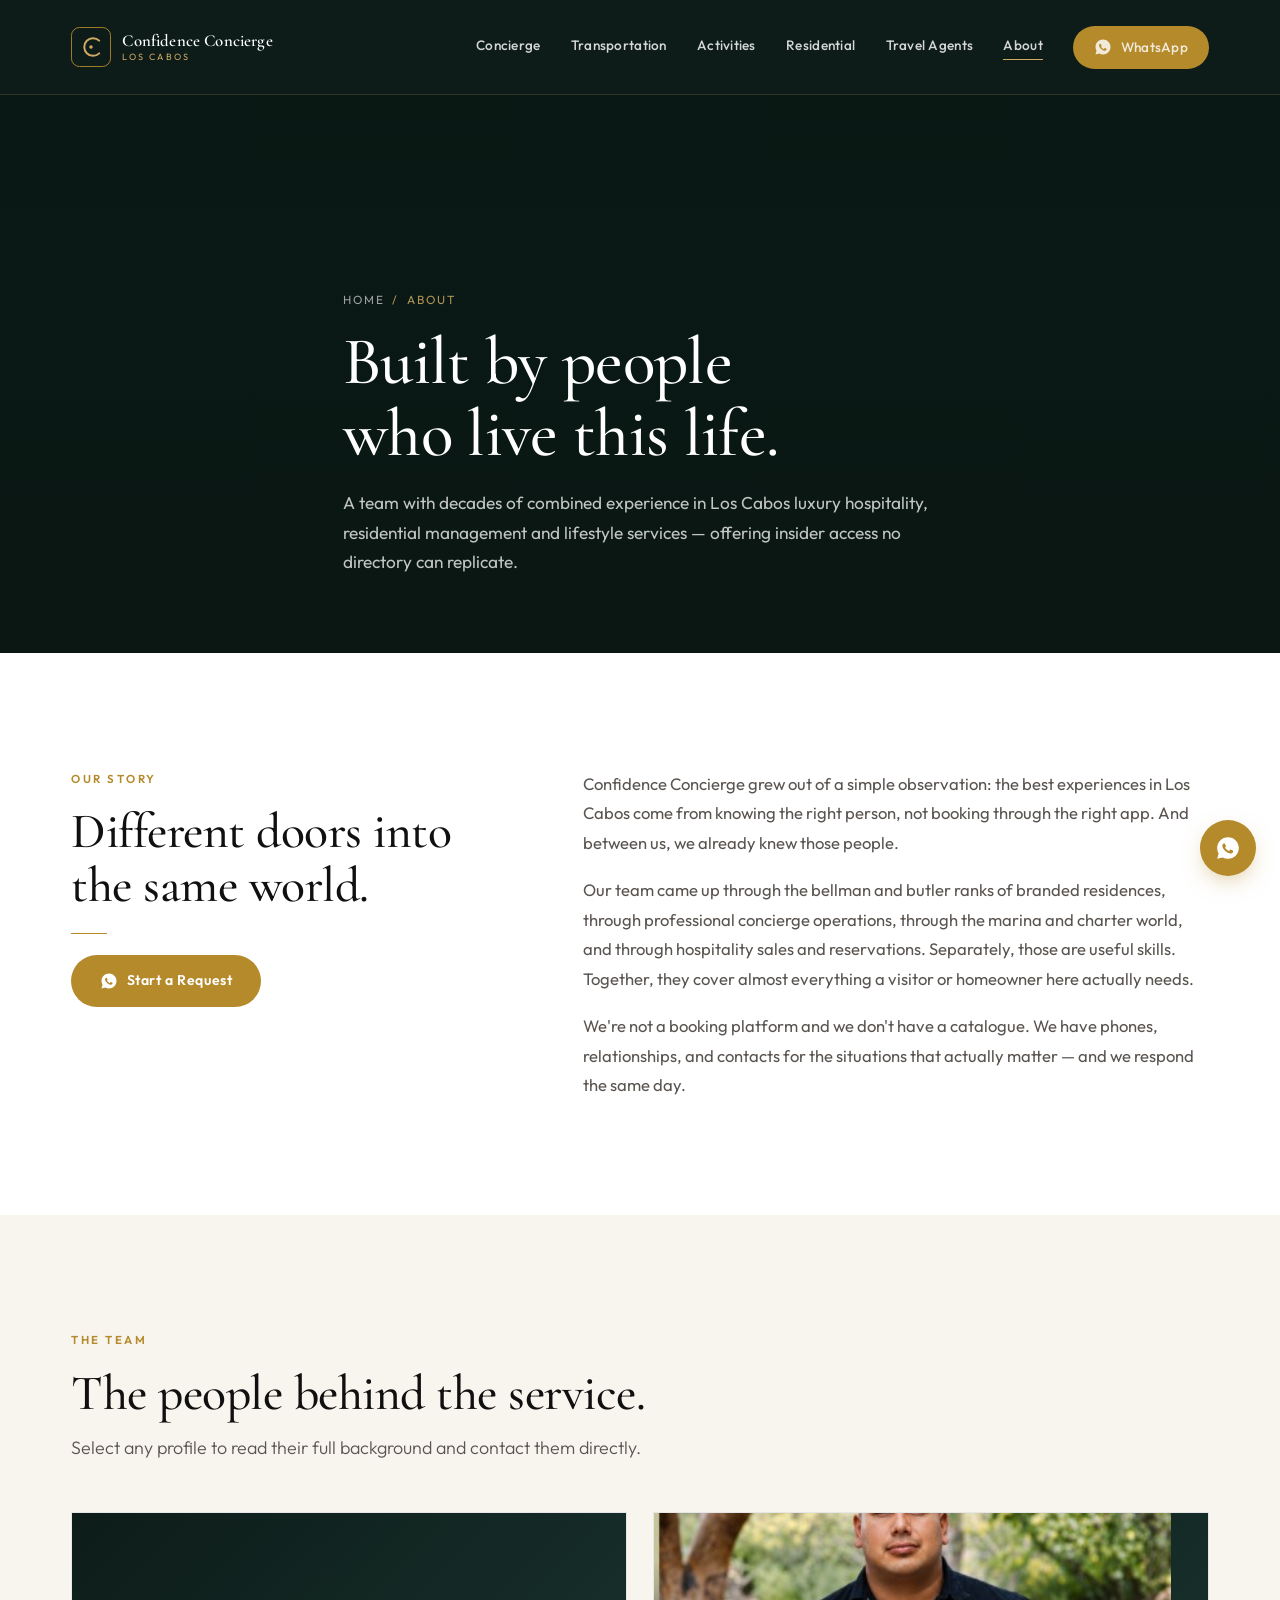
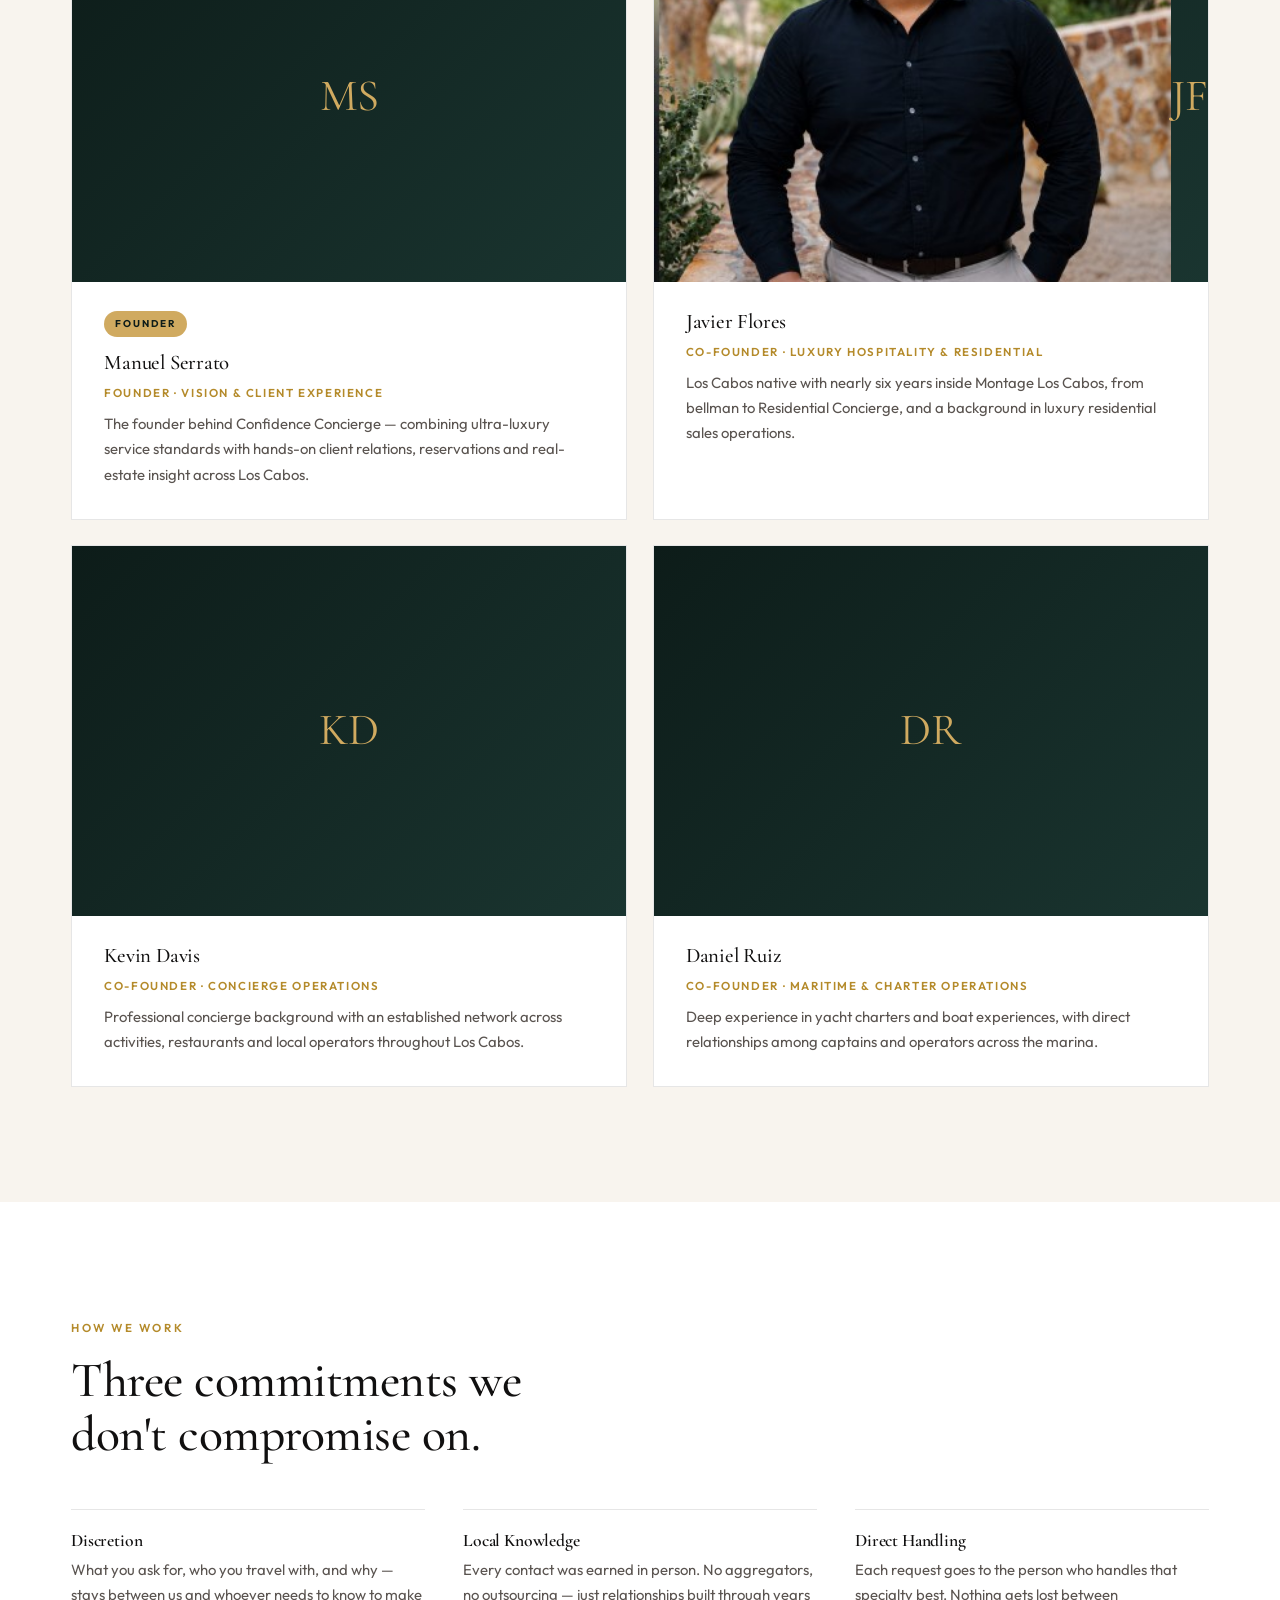
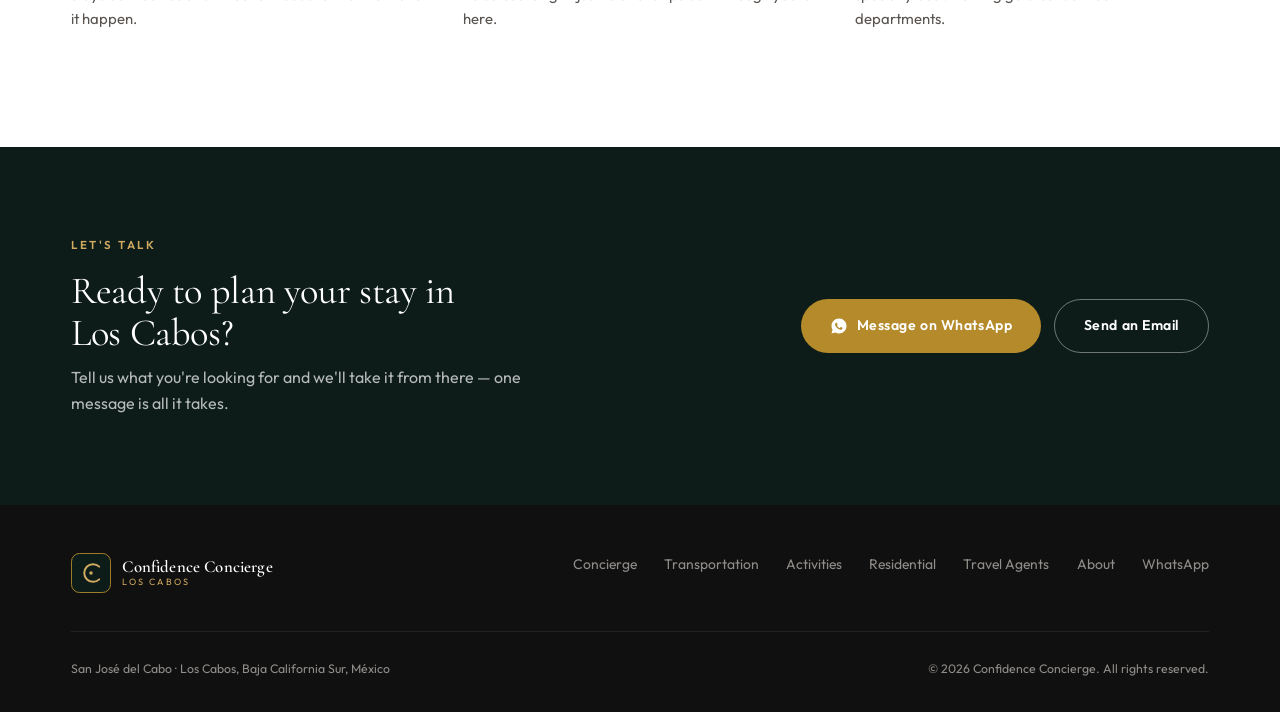
==== commit d2a96051: "Update about.html" ====
--- a/about.html
+++ b/about.html
@@ -78,7 +78,7 @@
          manuel.jpg, javier.jpg, kevin.jpg, daniel.jpg
          Tamaño sugerido: 800x560px (3:2). Mientras no exista el archivo, se muestra el monograma. -->
     <div class="team-grid">
-      <article class="team-card founder-card" tabindex="0" role="button" aria-label="View Manuel Serrato's full profile">
+      <article class="team-card" tabindex="0" role="button" aria-label="View Manuel Serrato's full profile">
           <div class="team-photo">
             <img src="assets/images/manuel.jpg" alt="Manuel Serrato" onerror="this.style.display='none';this.nextElementSibling.style.display='flex';">
             <span class="team-monogram" aria-hidden="true">MS</span>
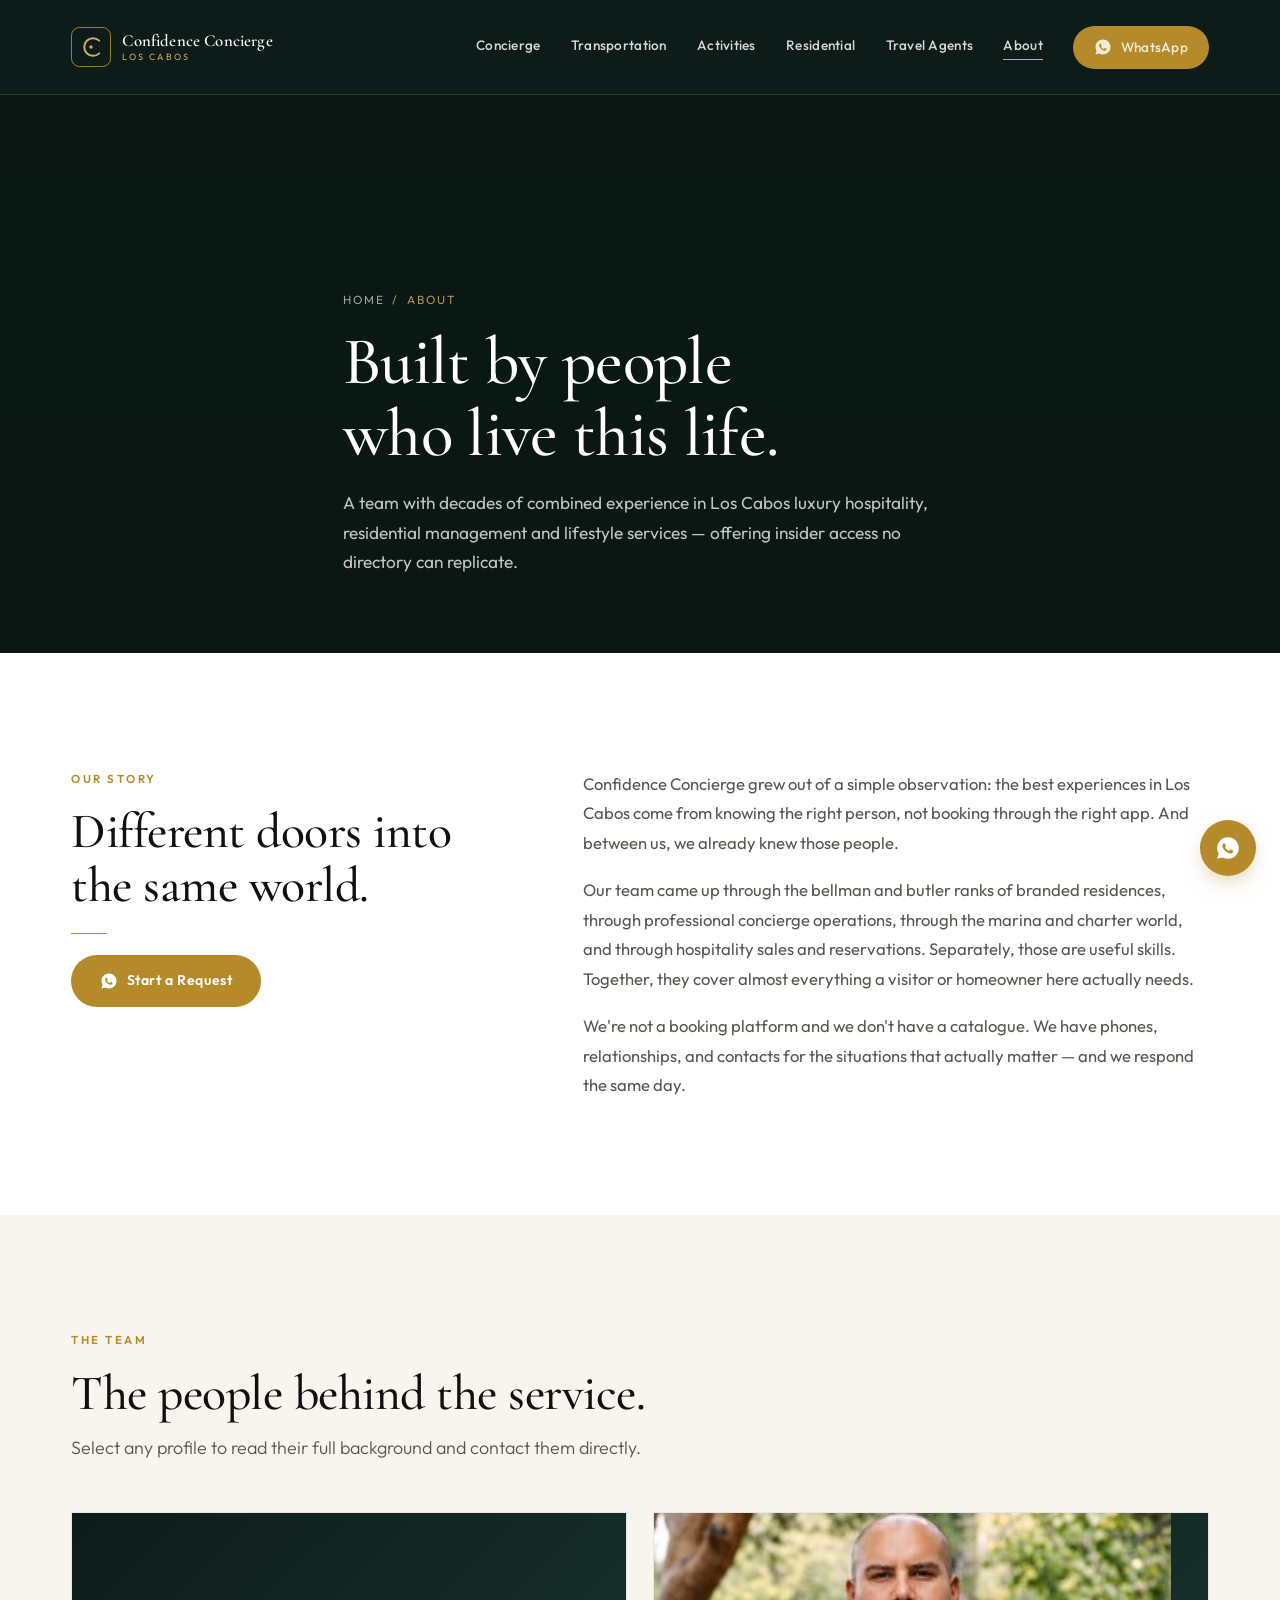
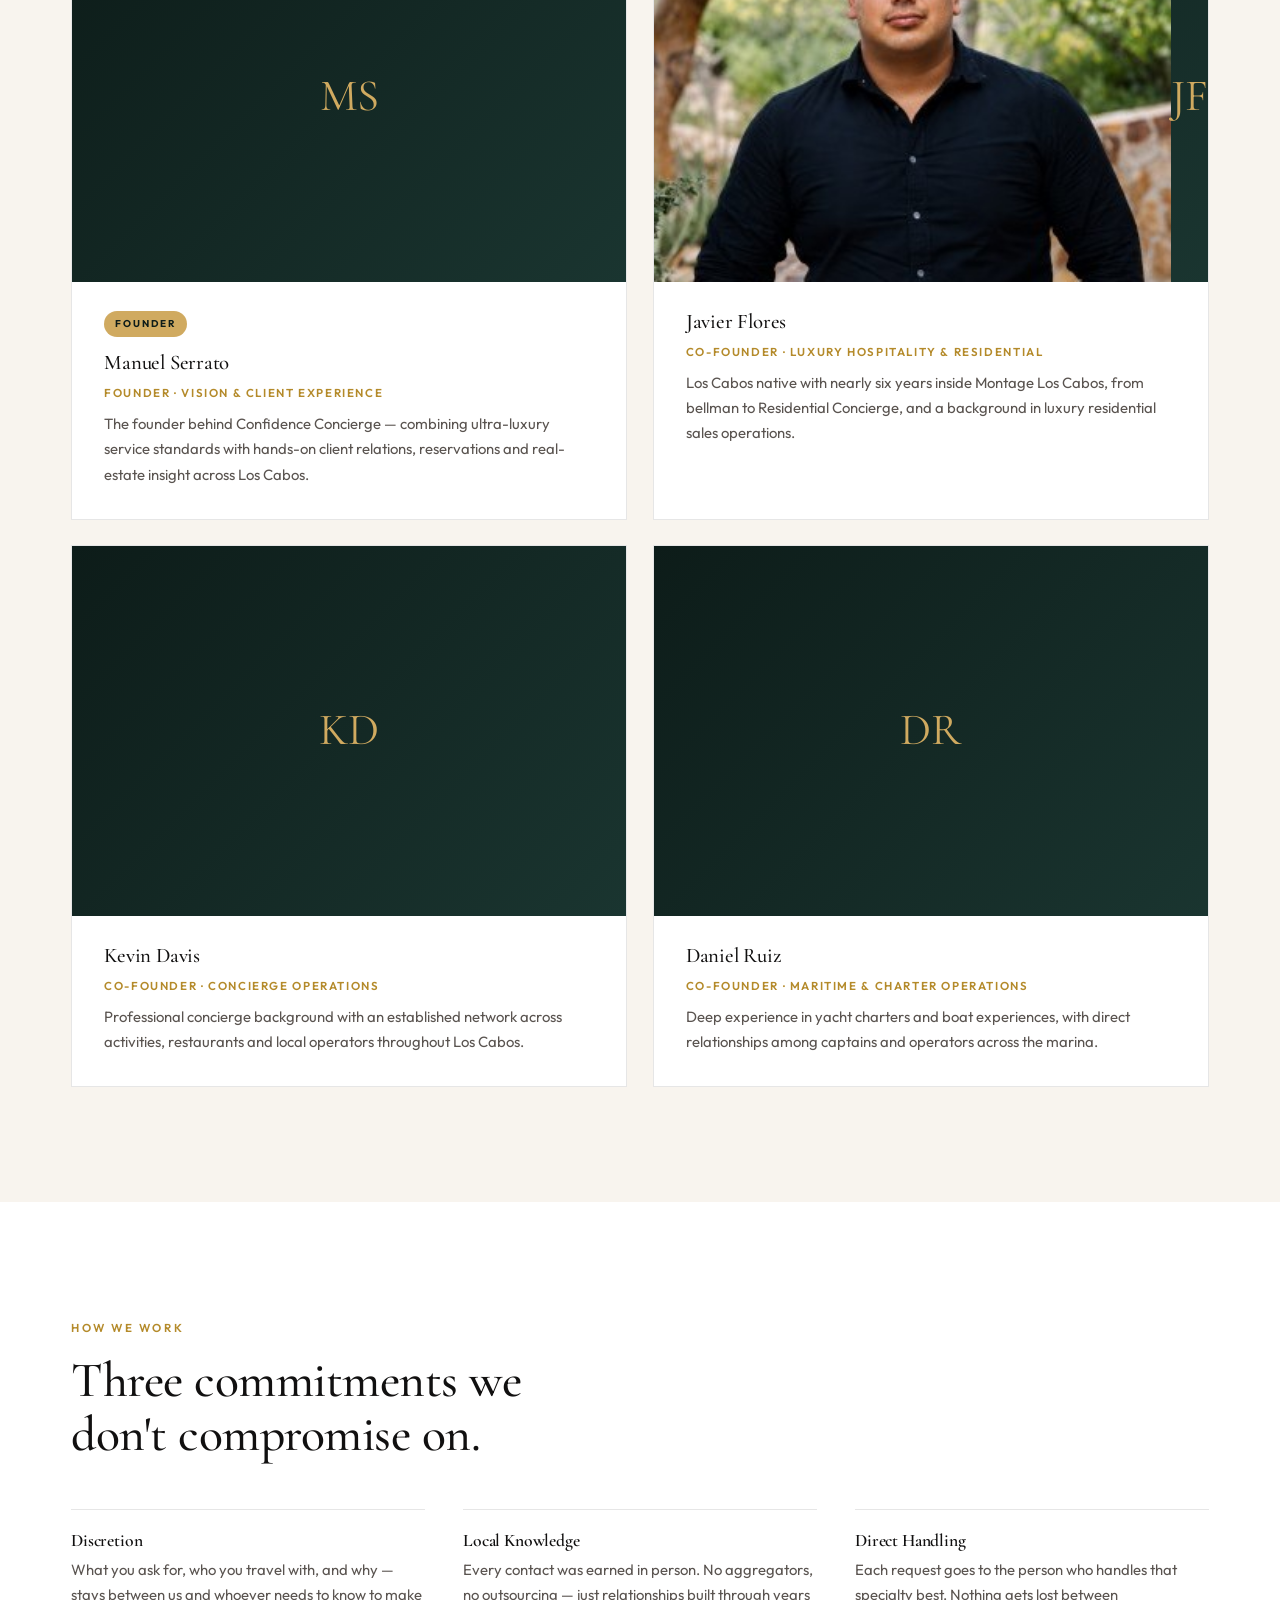
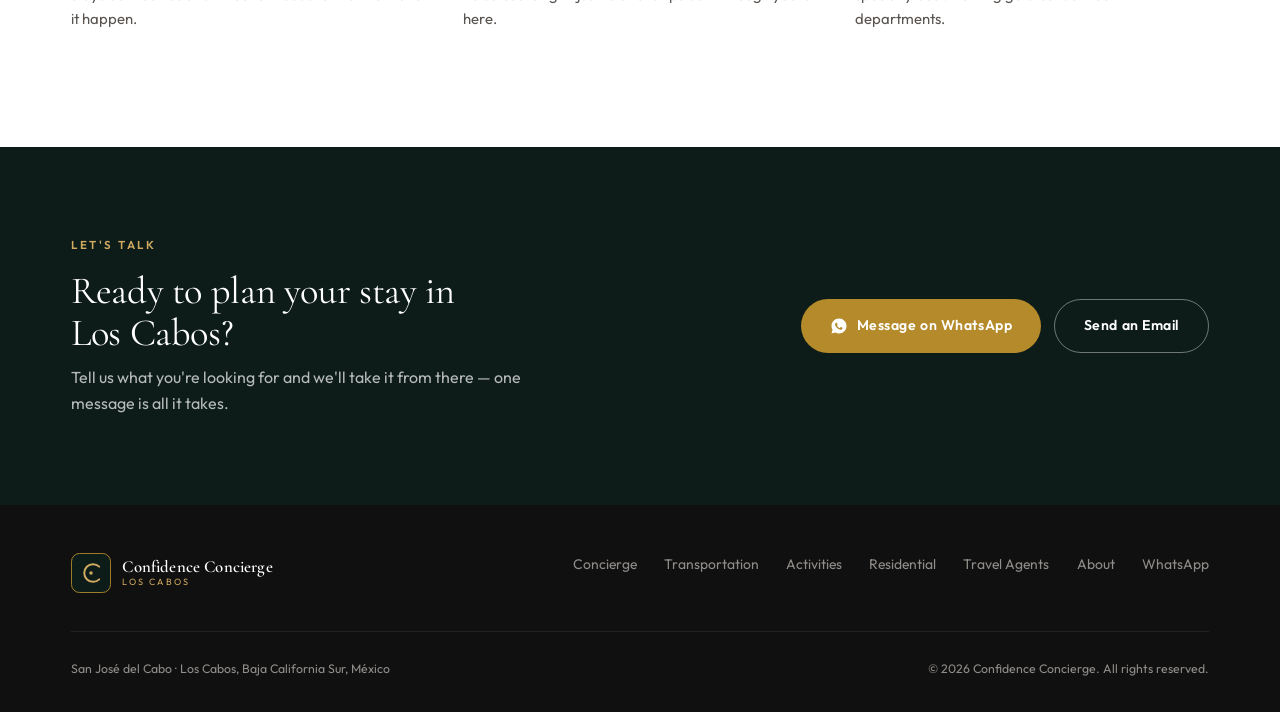
==== commit d964ca56: "Update about.html" ====
--- a/about.html
+++ b/about.html
@@ -91,7 +91,7 @@
           </div>
           <div class="bio-full">
             <div class="bio-head">
-              <div class="bio-avatar"><img src="assets/images/manuel.jpg" alt="Manuel Serrato" onerror="this.style.display='none';this.nextElementSibling.style.display='flex';"><span>MS</span></div>
+              <div class="bio-avatar"><img src="assets/images/manuel.png" alt="Manuel Serrato" onerror="this.style.display='none';this.nextElementSibling.style.display='flex';"><span>MS</span></div>
               <div>
                 <h3>Manuel Serrato</h3>
                 <span class="role">Founder &middot; Vision &amp; Client Experience</span>
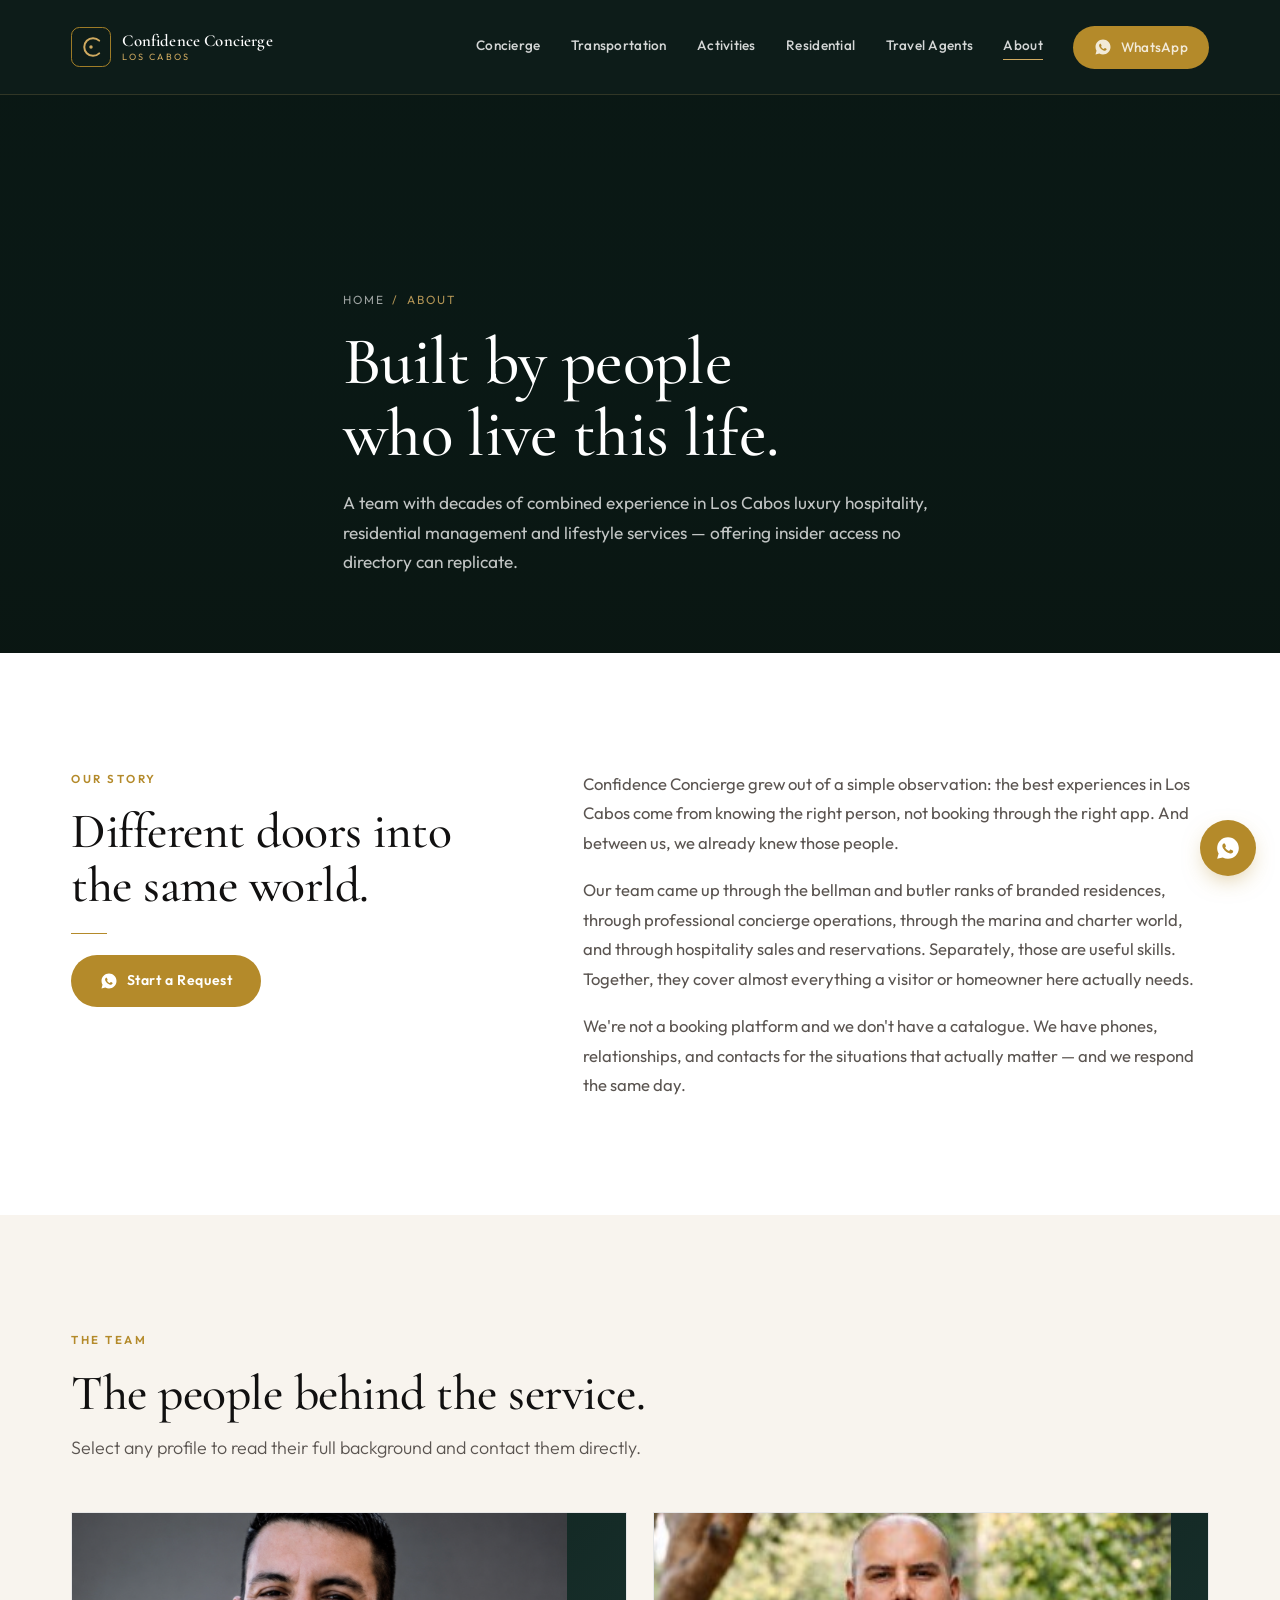
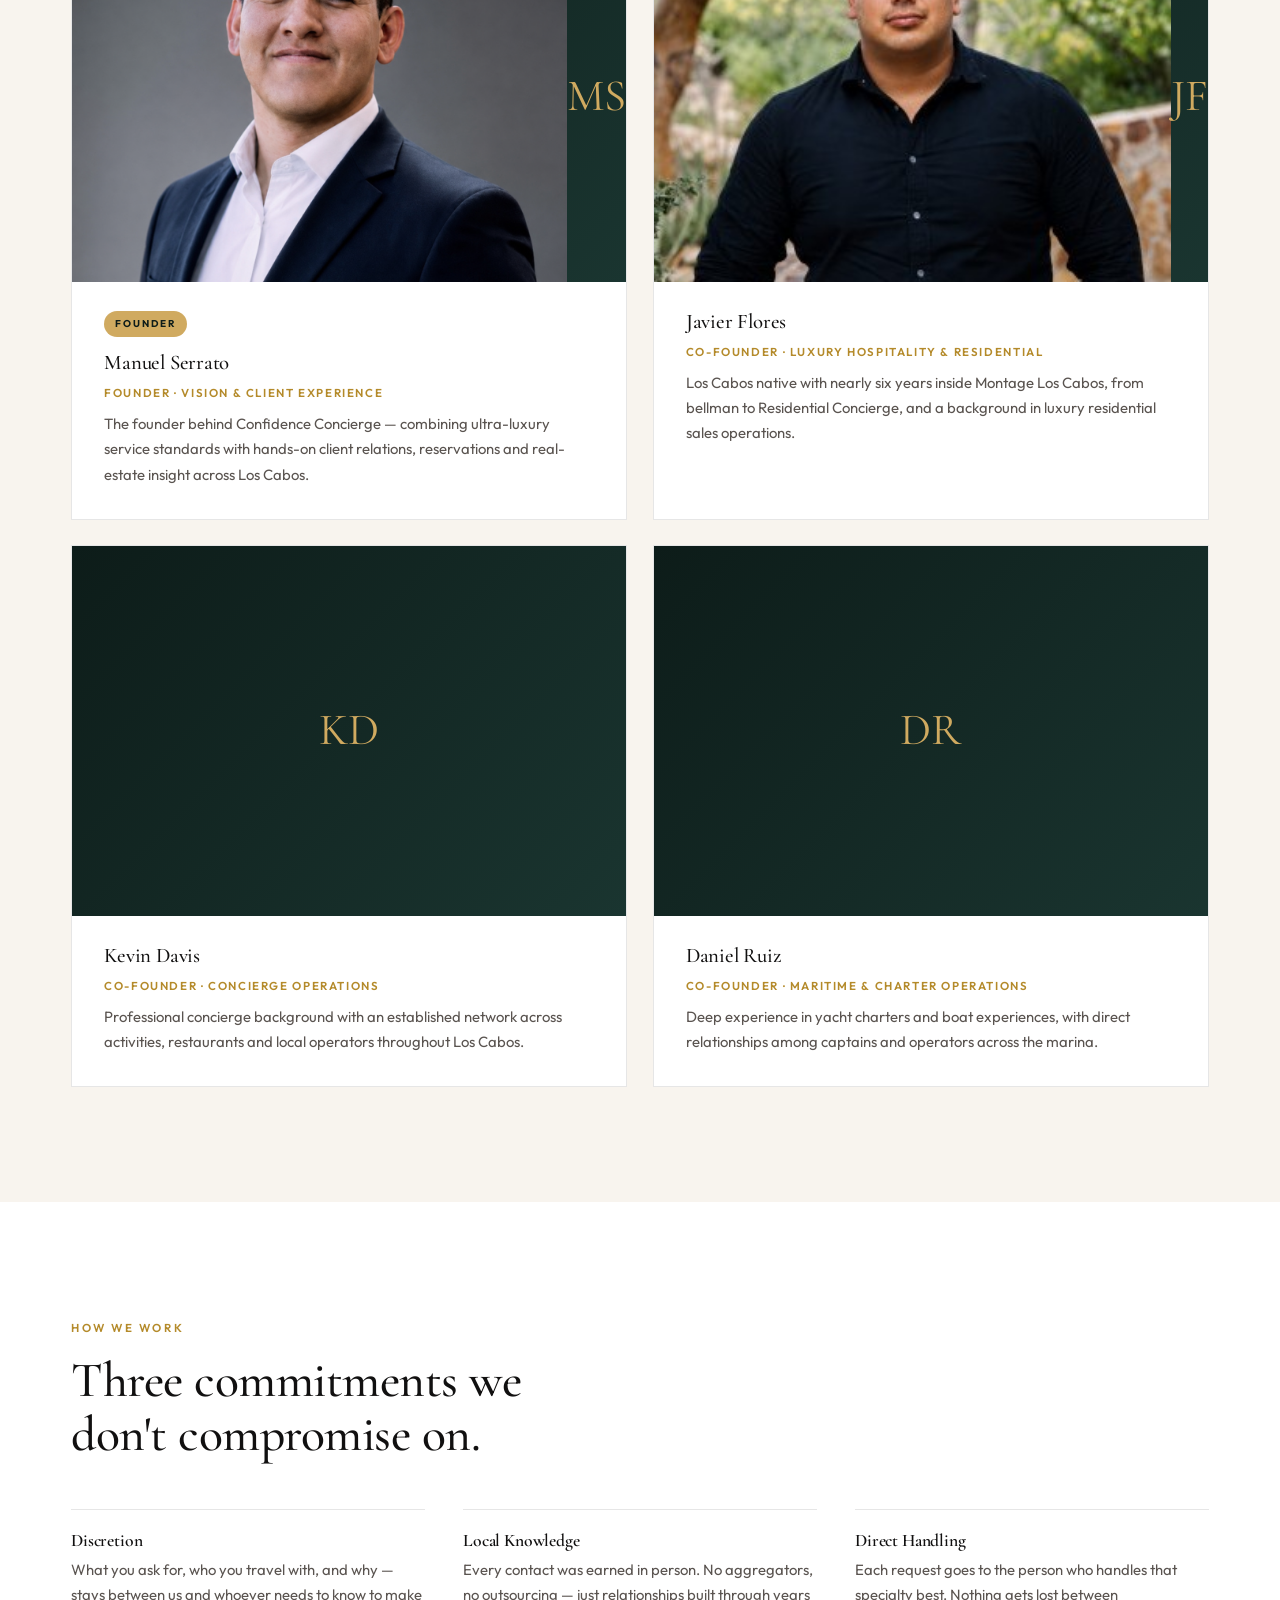
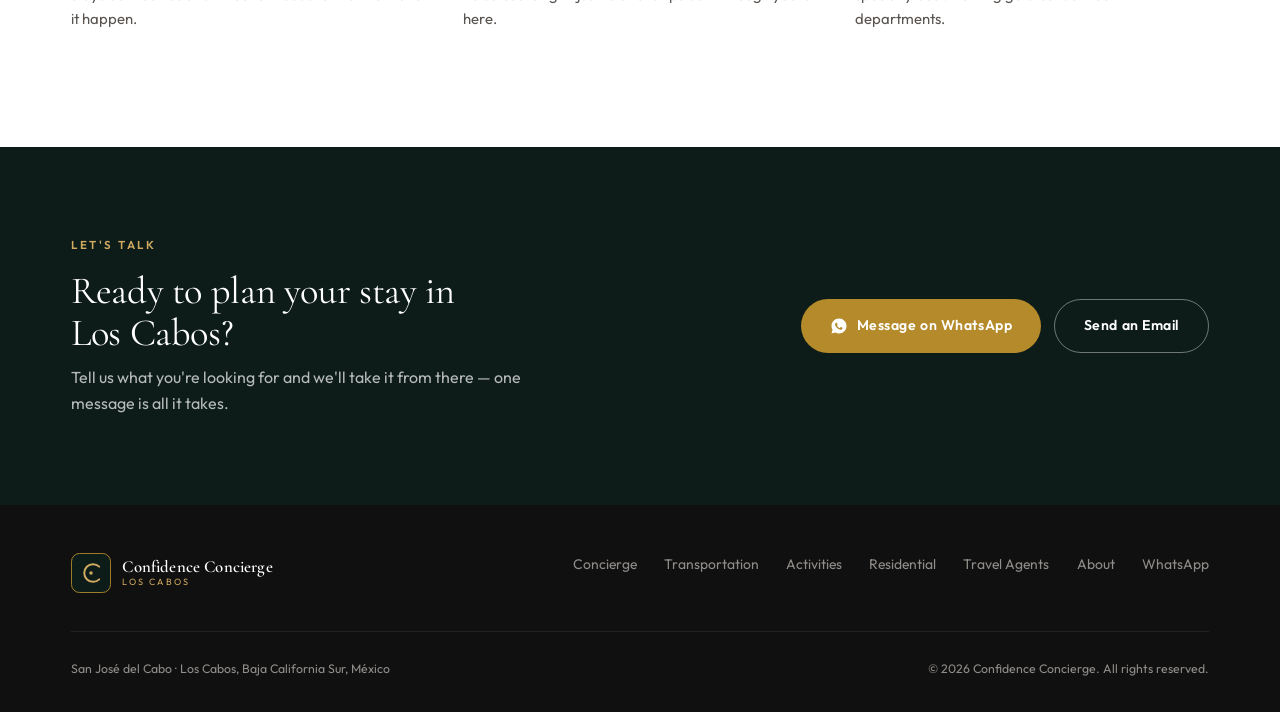
==== commit d796ef5a: "Update image source for Manuel Serrato" ====
--- a/about.html
+++ b/about.html
@@ -80,7 +80,7 @@
     <div class="team-grid">
       <article class="team-card" tabindex="0" role="button" aria-label="View Manuel Serrato's full profile">
           <div class="team-photo">
-            <img src="assets/images/manuel.jpg" alt="Manuel Serrato" onerror="this.style.display='none';this.nextElementSibling.style.display='flex';">
+            <img src="assets/images/manuel.png" alt="Manuel Serrato" onerror="this.style.display='none';this.nextElementSibling.style.display='flex';">
             <span class="team-monogram" aria-hidden="true">MS</span>
           </div>
           <div class="team-body">
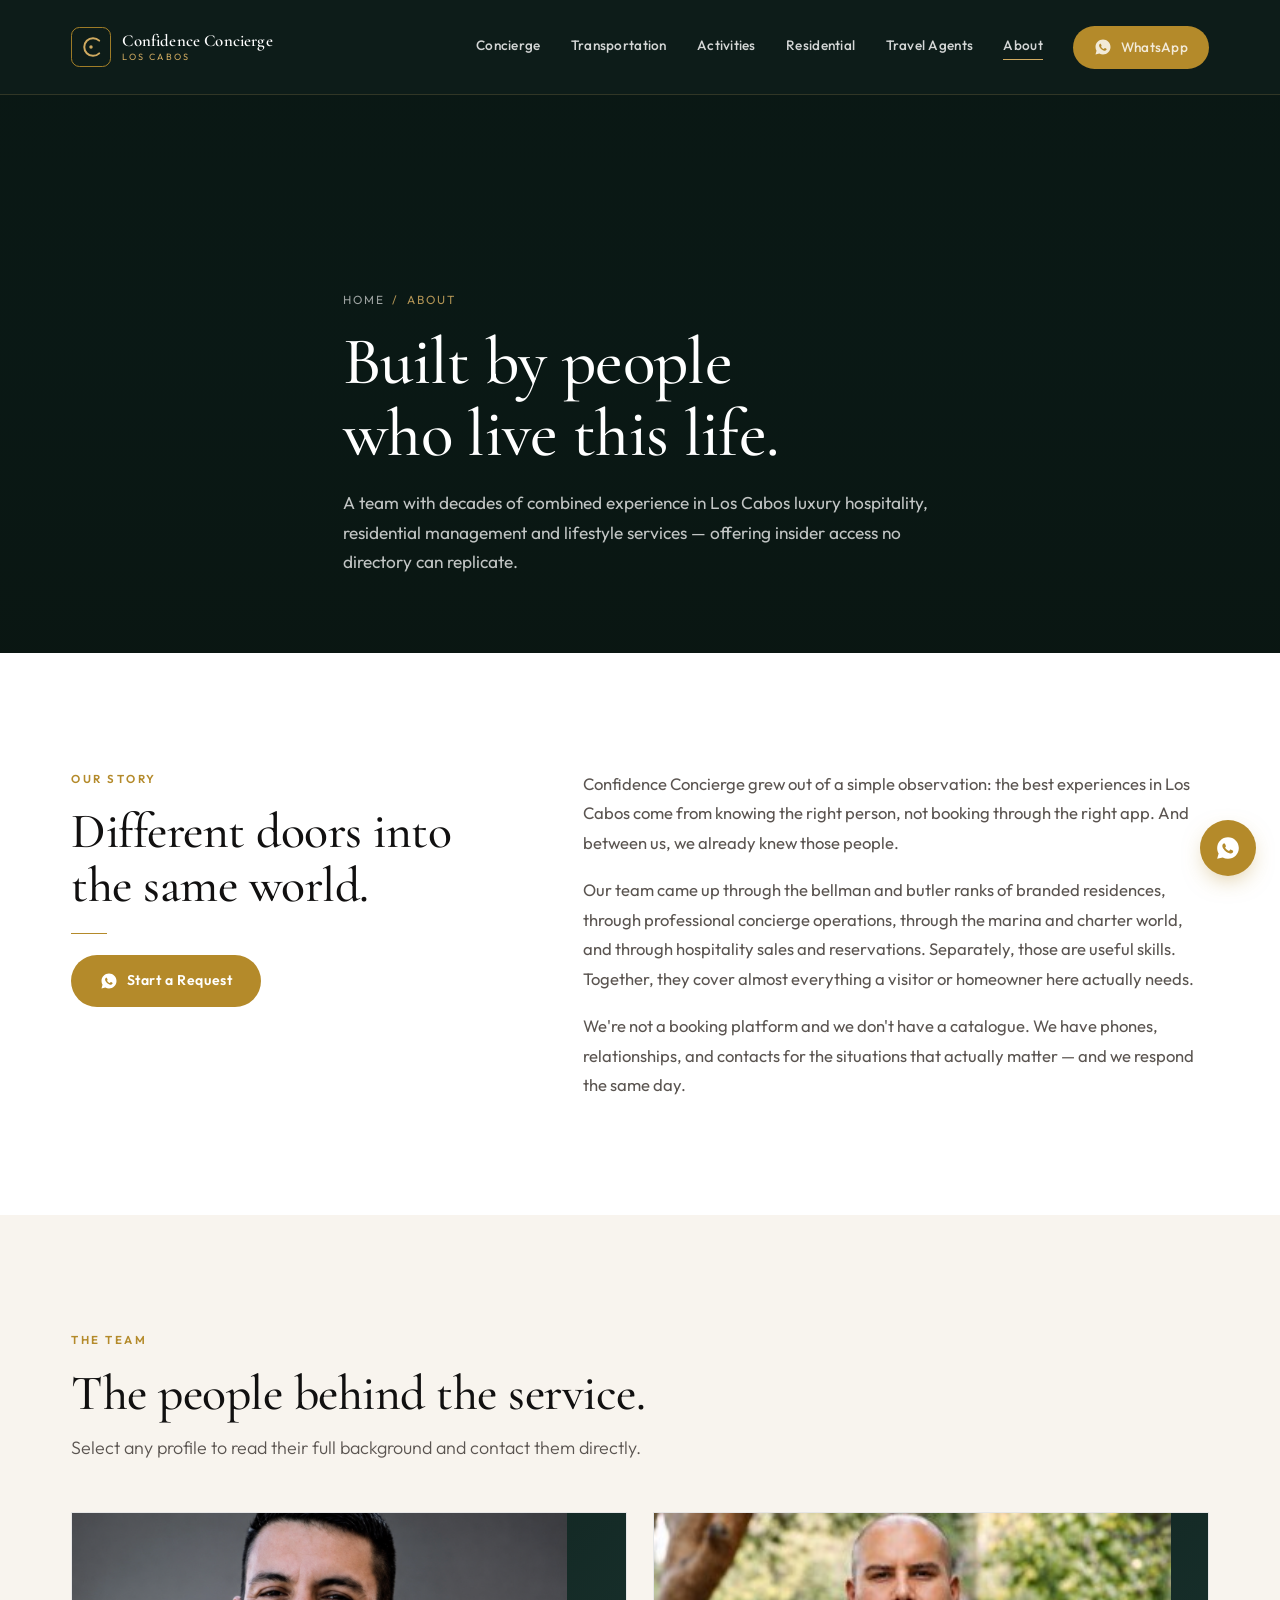
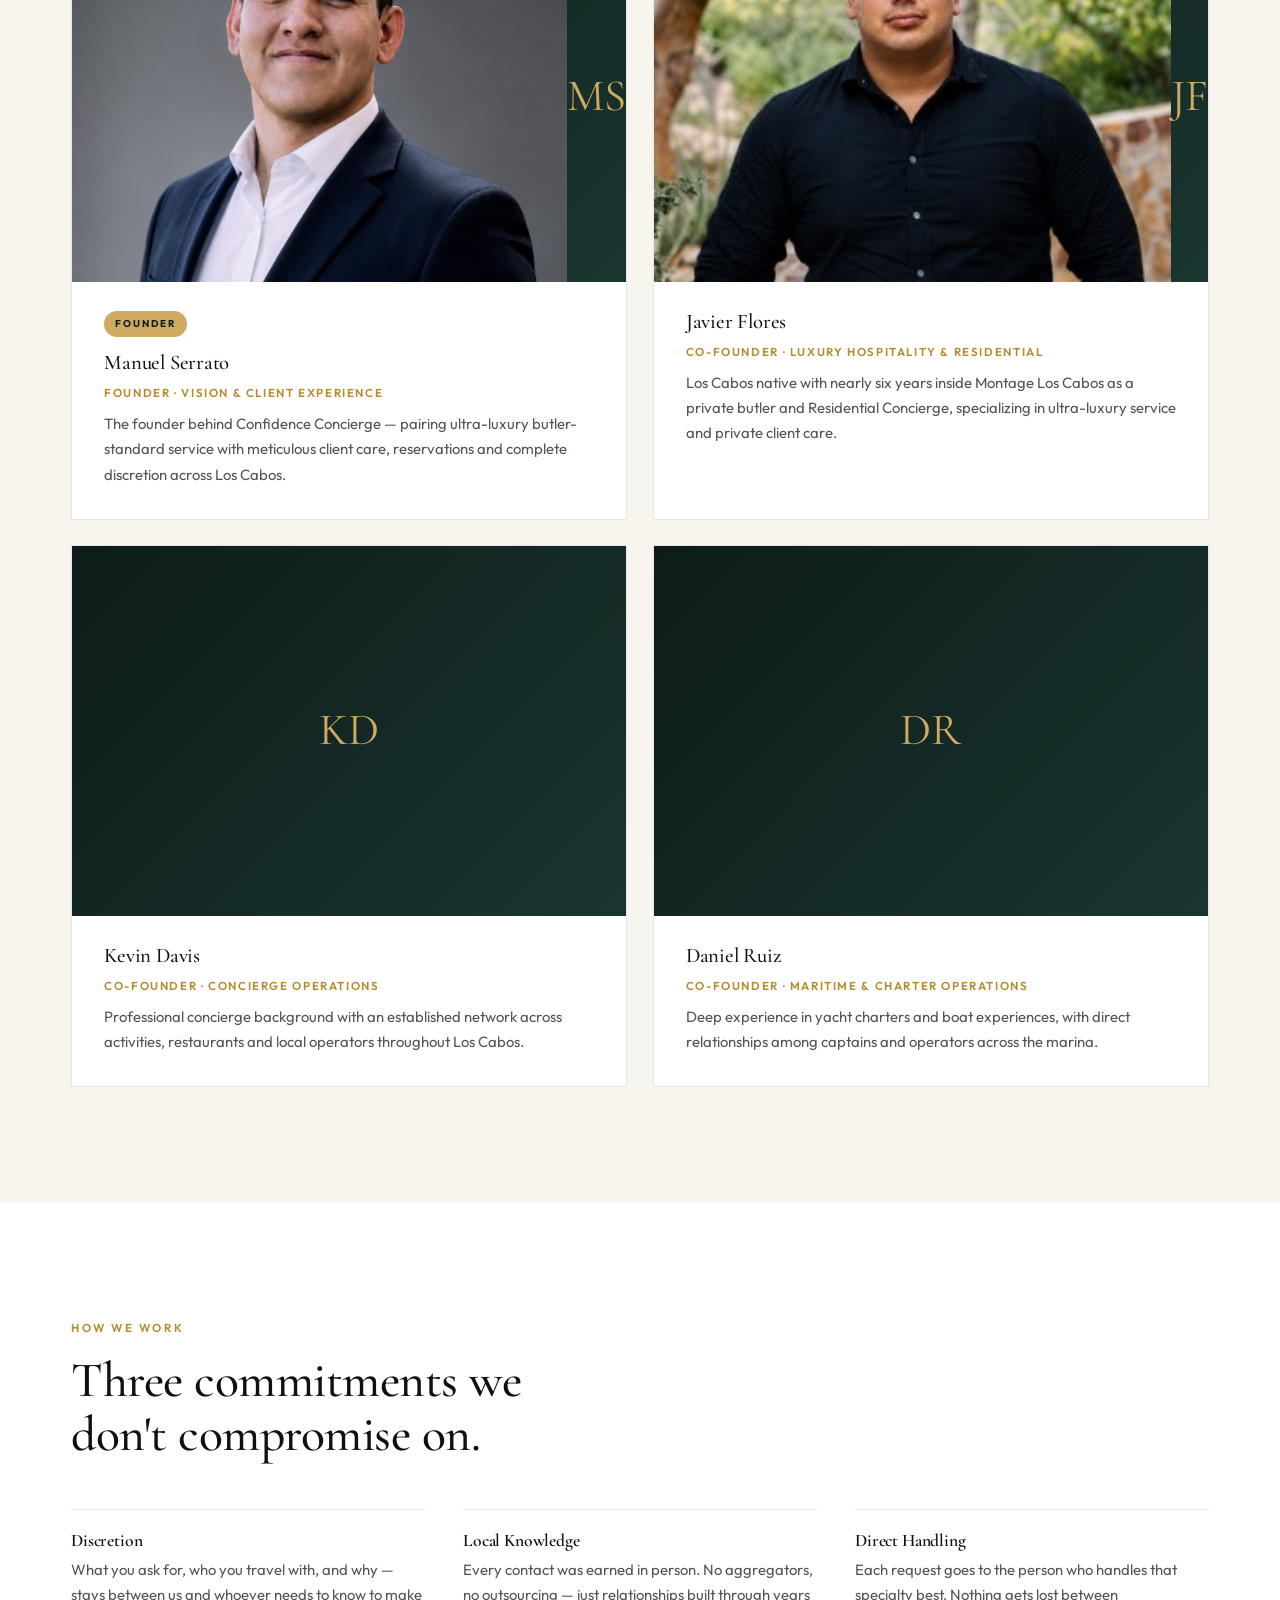
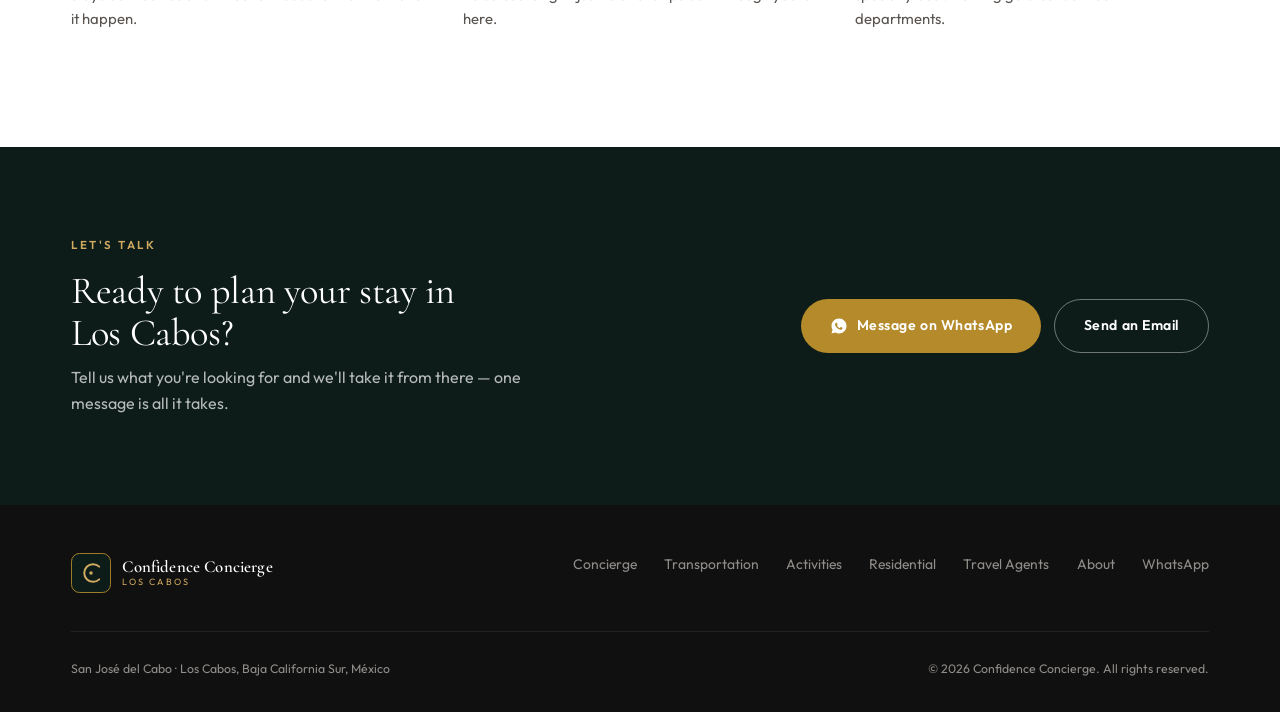
==== commit 7f886aa4: "Update about.html" ====
--- a/about.html
+++ b/about.html
@@ -75,29 +75,29 @@
     <p class="t-lead" style="margin-top:0.8rem;">Select any profile to read their full background and contact them directly.</p>
 
     <!-- FOTOS LISTAS: solo sube los archivos a assets/images/ con estos nombres exactos:
-         manuel.jpg, javier.jpg, kevin.jpg, daniel.jpg
+         manuel.png (¡PNG!), javier.jpg, kevin.jpg, daniel.jpg
          Tamaño sugerido: 800x560px (3:2). Mientras no exista el archivo, se muestra el monograma. -->
     <div class="team-grid">
       <article class="team-card" tabindex="0" role="button" aria-label="View Manuel Serrato's full profile">
           <div class="team-photo">
-            <img src="assets/images/manuel.png" alt="Manuel Serrato" onerror="this.style.display='none';this.nextElementSibling.style.display='flex';">
+            <img src="assets/images/manuel.png" alt="Manuel Serrato" onerror="this.style.display='none'">
             <span class="team-monogram" aria-hidden="true">MS</span>
           </div>
           <div class="team-body">
             <span class="founder-badge">Founder</span>
             <h3>Manuel Serrato</h3>
             <span class="team-role">Founder &middot; Vision &amp; Client Experience</span>
-            <p class="team-bio">The founder behind Confidence Concierge — combining ultra-luxury service standards with hands-on client relations, reservations and real-estate insight across Los Cabos.</p>
-          </div>
-          <div class="bio-full">
-            <div class="bio-head">
-              <div class="bio-avatar"><img src="assets/images/manuel.png" alt="Manuel Serrato" onerror="this.style.display='none';this.nextElementSibling.style.display='flex';"><span>MS</span></div>
+            <p class="team-bio">The founder behind Confidence Concierge — pairing ultra-luxury butler-standard service with meticulous client care, reservations and complete discretion across Los Cabos.</p>
+          </div>
+          <div class="bio-full">
+            <div class="bio-head">
+              <div class="bio-avatar"><img src="assets/images/manuel.png" alt="Manuel Serrato" onerror="this.style.display='none'"><span>MS</span></div>
               <div>
                 <h3>Manuel Serrato</h3>
                 <span class="role">Founder &middot; Vision &amp; Client Experience</span>
               </div>
             </div>
-            <div class="bio-text"><p>Manuel is the founder of Confidence Concierge and the person behind its vision: a Los Cabos service company built on genuine relationships rather than call centres and commissions.</p><p>His approach is deliberately hands-on. Rather than confining himself to one lane, Manuel works across every part of the operation — first contact and client outreach, restaurant and yacht reservations, itinerary coordination, and the pre-contact groundwork that means a guest's arrival is anticipated rather than merely processed. If something needs doing, he does it.</p><p>He brings a working understanding of ultra-luxury concierge standards — the discretion, the anticipation, the follow-through that separates true high-touch service from a booking confirmation. That standard is what he built the company around.</p><p>Alongside this, Manuel works in sales and operations within Los Cabos hospitality and real estate, handling reservations, client relations, show-ready resale verification and developer-sale review. It gives him a rare vantage point across both the visitor and the homeowner side of the market, and a personal network spanning yacht companies, restaurants and property throughout the region.</p></div>
+            <div class="bio-text"><p>Manuel is the founder of Confidence Concierge and the person behind its vision: a Los Cabos service company built on genuine relationships and butler-standard care rather than call centres and commissions.</p><p>His approach is rooted in true private-butler service — anticipating what a guest needs before they ask, and handling it seamlessly and discreetly. Rather than confining himself to one lane, Manuel works across every part of the guest experience: first contact and client relations, restaurant and yacht reservations, itinerary planning, and the careful pre-arrival groundwork that means a guest is expected and everything is already in place when they land.</p><p>He holds himself to ultra-luxury concierge and butler standards — the discretion, the attention to detail, the quiet anticipation and follow-through that separate genuine high-touch service from a simple booking. That standard is exactly what he built the company around.</p><p>Above all, Manuel treats confidentiality as non-negotiable. What a client asks for, who they travel with, and the details of their stay remain entirely private — a level of trust and discretion that defines how he and the whole team work.</p></div>
             <div class="bio-contact">
               <a class="wa" href="https://wa.me/526241181978" target="_blank" rel="noopener noreferrer"><svg viewBox="0 0 24 24" fill="currentColor" aria-hidden="true"><path d="M12 2C6.48 2 2 6.48 2 12c0 1.85.5 3.58 1.36 5.07L2 22l5.07-1.32A9.93 9.93 0 0 0 12 22c5.52 0 10-4.48 10-10S17.52 2 12 2zm4.56 13.82c-.2.57-1.2 1.1-1.65 1.16-.43.07-.95.1-1.54-.1-.36-.11-.81-.26-1.4-.51-2.45-1.06-4.06-3.55-4.18-3.71-.13-.17-1-1.33-1-2.55 0-1.2.63-1.8.86-2.04.22-.24.49-.3.65-.3h.47c.15 0 .35-.05.55.43.2.49.7 1.7.77 1.83.06.12.1.27.02.43-.08.17-.12.27-.24.42-.12.14-.25.31-.36.42-.12.12-.24.25-.1.49.14.25.62 1.02 1.33 1.65.91.82 1.68 1.07 1.92 1.19.25.12.39.1.54-.07.14-.17.63-.73.8-.98.17-.25.34-.2.56-.12.23.09 1.46.69 1.71.81.25.12.42.18.48.29.06.1.06.6-.14 1.17z"/></svg> WhatsApp</a>
               <a href="tel:+526241181978"><svg viewBox="0 0 24 24" fill="none" stroke="currentColor" stroke-width="1.6"><path d="M22 16.9v3a2 2 0 0 1-2.2 2 19.8 19.8 0 0 1-8.6-3.1 19.5 19.5 0 0 1-6-6A19.8 19.8 0 0 1 2.1 4.2 2 2 0 0 1 4.1 2h3a2 2 0 0 1 2 1.7c.1.9.4 1.8.7 2.6a2 2 0 0 1-.5 2.1L8.1 9.6a16 16 0 0 0 6 6l1.2-1.2a2 2 0 0 1 2.1-.5c.8.3 1.7.6 2.6.7a2 2 0 0 1 1.7 2z"/></svg> +52 624 118 1978</a>
@@ -107,30 +107,30 @@
         </article>
       <article class="team-card" tabindex="0" role="button" aria-label="View Javier Flores's full profile">
           <div class="team-photo">
-            <img src="assets/images/javier.jpg" alt="Javier Flores" onerror="this.style.display='none';this.nextElementSibling.style.display='flex';">
+            <img src="assets/images/javier.jpg" alt="Javier Flores" onerror="this.style.display='none'">
             <span class="team-monogram" aria-hidden="true">JF</span>
           </div>
           <div class="team-body">
             
             <h3>Javier Flores</h3>
             <span class="team-role">Co-Founder &middot; Luxury Hospitality &amp; Residential</span>
-            <p class="team-bio">Los Cabos native with nearly six years inside Montage Los Cabos, from bellman to Residential Concierge, and a background in luxury residential sales operations.</p>
-          </div>
-          <div class="bio-full">
-            <div class="bio-head">
-              <div class="bio-avatar"><img src="assets/images/javier.jpg" alt="Javier Flores" onerror="this.style.display='none';this.nextElementSibling.style.display='flex';"><span>JF</span></div>
+            <p class="team-bio">Los Cabos native with nearly six years inside Montage Los Cabos as a private butler and Residential Concierge, specializing in ultra-luxury service and private client care.</p>
+          </div>
+          <div class="bio-full">
+            <div class="bio-head">
+              <div class="bio-avatar"><img src="assets/images/javier.jpg" alt="Javier Flores" onerror="this.style.display='none'"><span>JF</span></div>
               <div>
                 <h3>Javier Flores</h3>
                 <span class="role">Co-Founder &middot; Luxury Hospitality &amp; Residential</span>
               </div>
             </div>
-            <div class="bio-text"><p>Born and raised in Los Cabos, Javier has witnessed — and helped shape — the region's evolution into a world-class luxury destination. His career has grown alongside that transformation.</p><p>He began in tourism at Los Cabos International Airport, where a passion for service took hold early. That led him to hospitality at JW Marriott Los Cabos as a bellman, and then to the inaugural team at Montage Los Cabos, where he spent nearly six years progressing from bellman to butler and ultimately Residential Concierge — building a deep foundation in high-touch service and private client relations.</p><p>He later joined Ohana Realty de México as Residential Coordinator, and after two years was promoted to Sales Operations Manager at Ohana Realty Corp, contributing to the growth and positioning of the Twin Dolphin master plan and its components — including Montage Los Cabos, Twin Dolphin Club and the Maravilla community.</p><p>Since 2022 he has continued expanding his expertise in luxury lifestyle management and personalised service. That chapter also inspired him to create Cardón Luxury Management &amp; Leisure, a concept designed to showcase the finest luxury, style and comfort Los Cabos has to offer through bespoke experiences and insider access. Today he remains committed to elevating luxury living here by blending hospitality, real estate and lifestyle into meaningful, high-value experiences.</p></div>
+            <div class="bio-text"><p>Born and raised in Los Cabos, Javier has witnessed — and helped shape — the region's evolution into a world-class luxury destination. His career has grown alongside that transformation.</p><p>He built his career at Montage Los Cabos, joining the property's inaugural team and spending nearly six years there. He progressed into the role of private butler and ultimately Residential Concierge, developing a deep mastery of high-touch, anticipatory service and the private client relations that define true ultra-luxury hospitality.</p><p>He later joined Ohana Realty de México as Residential Coordinator, and after two years was promoted to Sales Operations Manager at Ohana Realty Corp, contributing to the growth and positioning of the Twin Dolphin master plan and its components — including Montage Los Cabos, Twin Dolphin Club and the Maravilla community.</p><p>Since 2022 he has continued expanding his expertise in luxury lifestyle management and personalised service. That chapter also inspired him to create Cardón Luxury Management &amp; Leisure, a concept designed to showcase the finest luxury, style and comfort Los Cabos has to offer through bespoke experiences and insider access. Today he remains committed to elevating luxury living here by blending hospitality, real estate and lifestyle into meaningful, high-value experiences.</p></div>
             
           </div>
         </article>
       <article class="team-card" tabindex="0" role="button" aria-label="View Kevin Davis's full profile">
           <div class="team-photo">
-            <img src="assets/images/kevin.jpg" alt="Kevin Davis" onerror="this.style.display='none';this.nextElementSibling.style.display='flex';">
+            <img src="assets/images/kevin.jpg" alt="Kevin Davis" onerror="this.style.display='none'">
             <span class="team-monogram" aria-hidden="true">KD</span>
           </div>
           <div class="team-body">
@@ -141,7 +141,7 @@
           </div>
           <div class="bio-full">
             <div class="bio-head">
-              <div class="bio-avatar"><img src="assets/images/kevin.jpg" alt="Kevin Davis" onerror="this.style.display='none';this.nextElementSibling.style.display='flex';"><span>KD</span></div>
+              <div class="bio-avatar"><img src="assets/images/kevin.jpg" alt="Kevin Davis" onerror="this.style.display='none'"><span>KD</span></div>
               <div>
                 <h3>Kevin Davis</h3>
                 <span class="role">Co-Founder &middot; Concierge Operations</span>
@@ -153,7 +153,7 @@
         </article>
       <article class="team-card" tabindex="0" role="button" aria-label="View Daniel Ruiz's full profile">
           <div class="team-photo">
-            <img src="assets/images/daniel.jpg" alt="Daniel Ruiz" onerror="this.style.display='none';this.nextElementSibling.style.display='flex';">
+            <img src="assets/images/daniel.jpg" alt="Daniel Ruiz" onerror="this.style.display='none'">
             <span class="team-monogram" aria-hidden="true">DR</span>
           </div>
           <div class="team-body">
@@ -164,7 +164,7 @@
           </div>
           <div class="bio-full">
             <div class="bio-head">
-              <div class="bio-avatar"><img src="assets/images/daniel.jpg" alt="Daniel Ruiz" onerror="this.style.display='none';this.nextElementSibling.style.display='flex';"><span>DR</span></div>
+              <div class="bio-avatar"><img src="assets/images/daniel.jpg" alt="Daniel Ruiz" onerror="this.style.display='none'"><span>DR</span></div>
               <div>
                 <h3>Daniel Ruiz</h3>
                 <span class="role">Co-Founder &middot; Maritime &amp; Charter Operations</span>
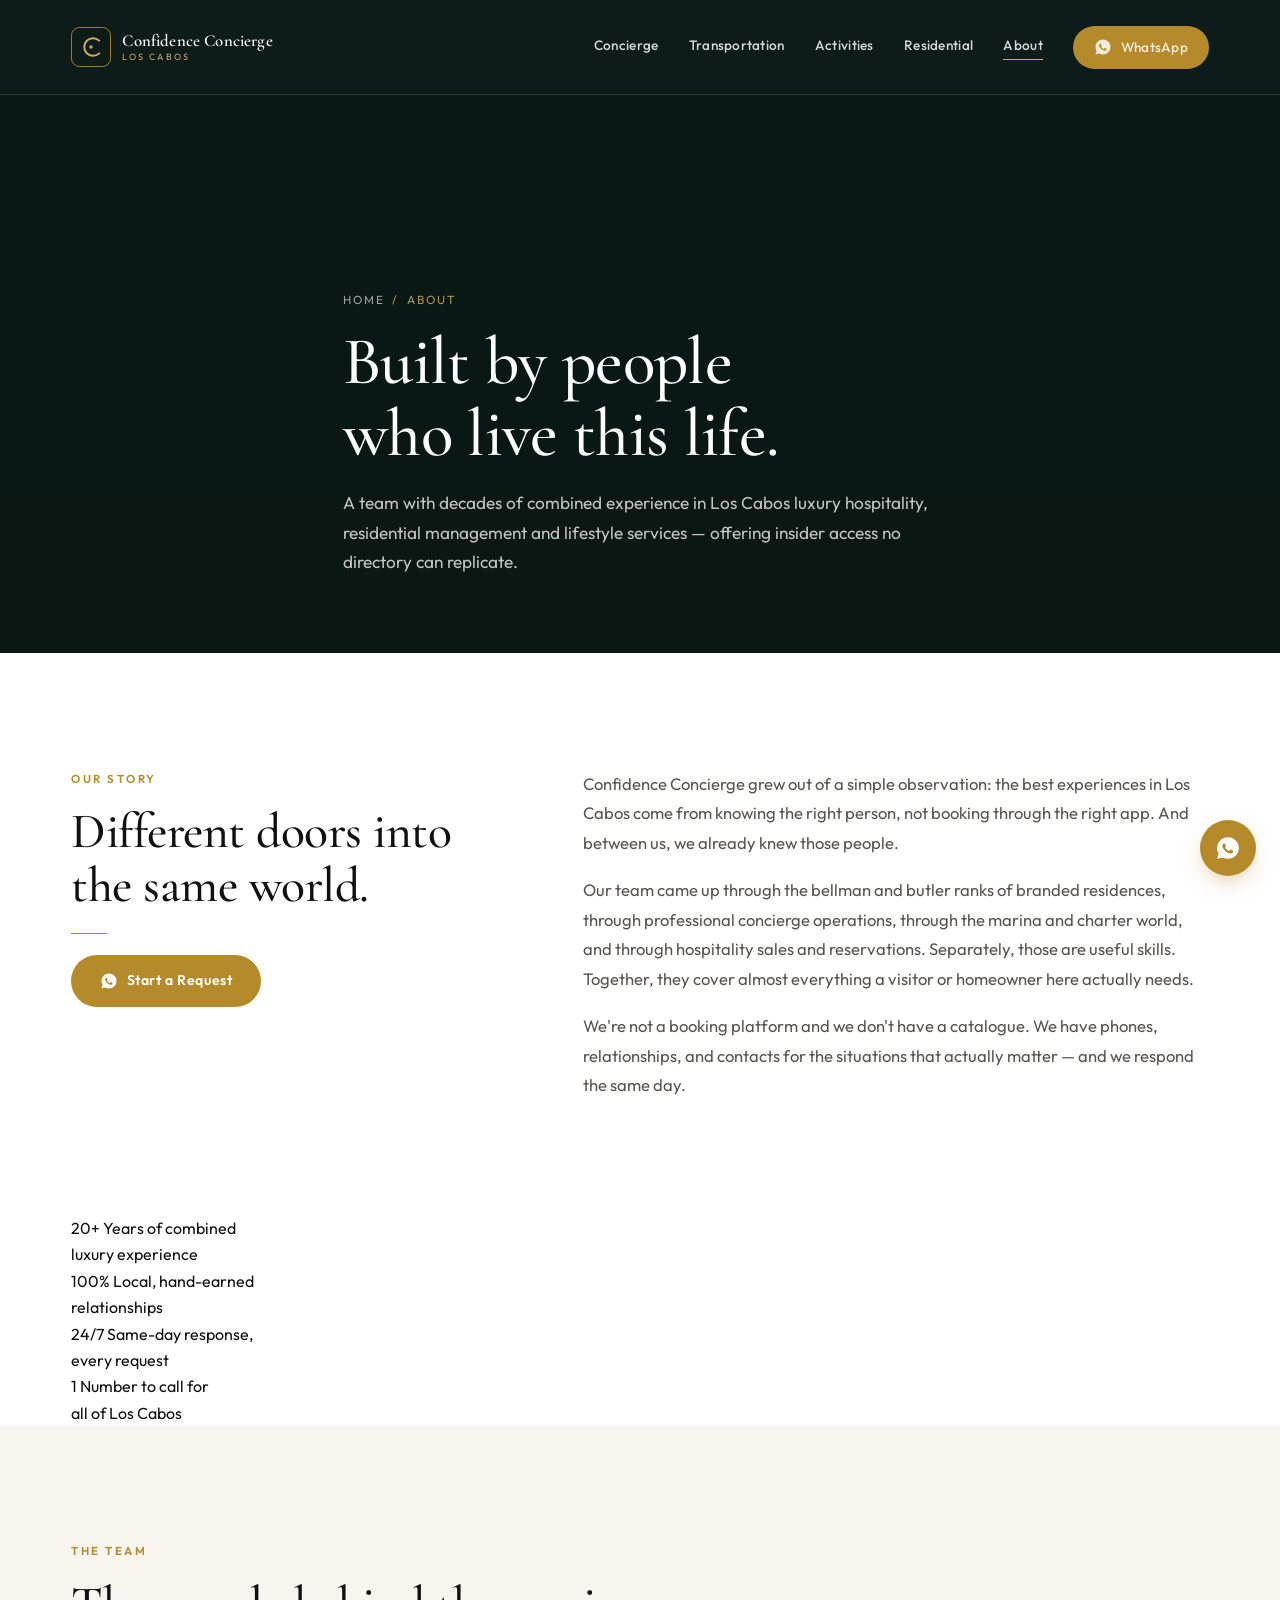
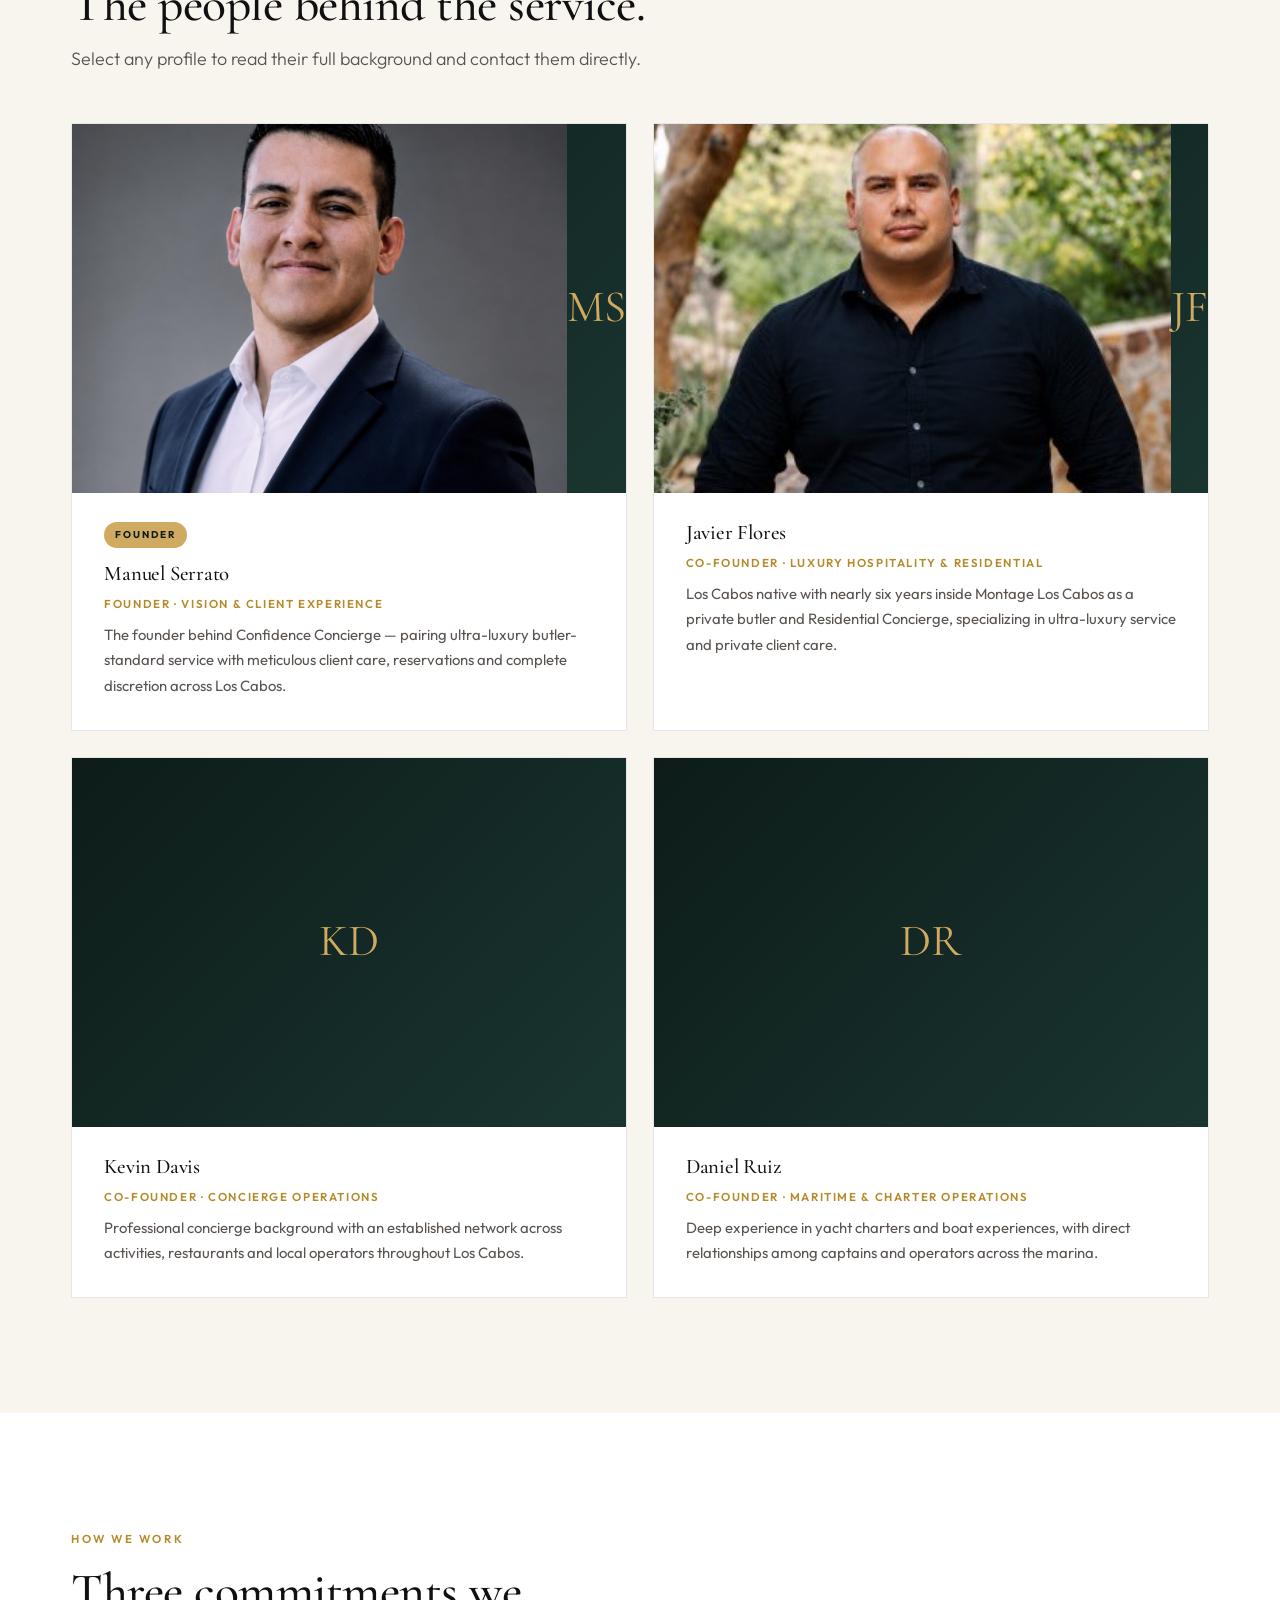
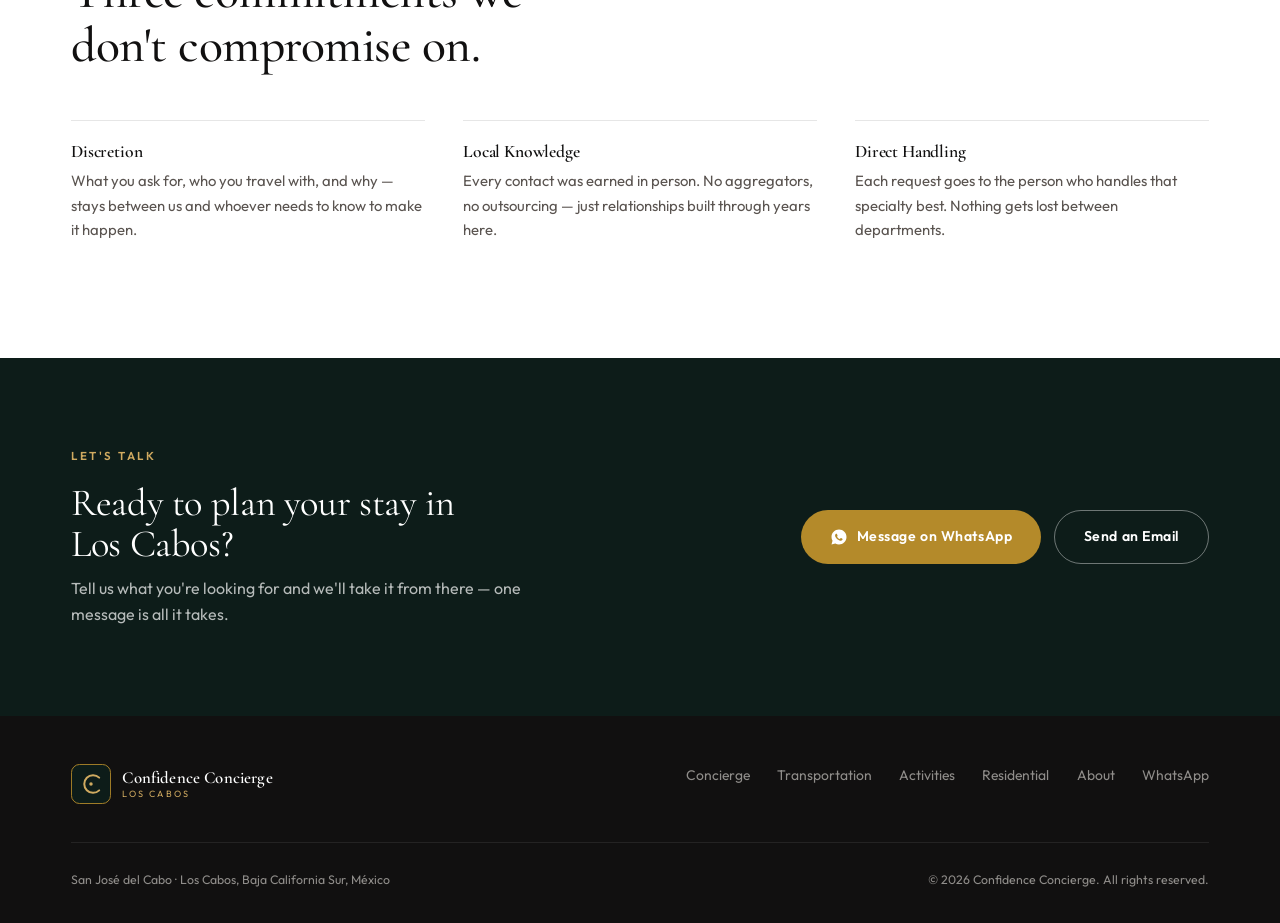
==== commit 1da2f475: "Update about.html" ====
--- a/about.html
+++ b/about.html
@@ -12,6 +12,7 @@
   <link rel="stylesheet" href="css/styles.css">
 </head>
 <body>
+
 <header class="nav nav--solid" id="siteNav">
   <div class="wrap">
     <a href="index.html" class="logo" aria-label="Confidence Concierge — home">
@@ -34,7 +35,6 @@
       <a href="transportation.html">Transportation</a>
       <a href="activities.html">Activities</a>
       <a href="residential.html">Residential</a>
-      <a href="travel-agents.html">Travel Agents</a>
       <a href="about.html" class="active">About</a>
       <a href="#" class="js-wa btn btn--gold" style="padding:0.65rem 1.3rem;"><svg viewBox="0 0 24 24" fill="currentColor" aria-hidden="true"><path d="M12 2C6.48 2 2 6.48 2 12c0 1.85.5 3.58 1.36 5.07L2 22l5.07-1.32A9.93 9.93 0 0 0 12 22c5.52 0 10-4.48 10-10S17.52 2 12 2zm4.56 13.82c-.2.57-1.2 1.1-1.65 1.16-.43.07-.95.1-1.54-.1-.36-.11-.81-.26-1.4-.51-2.45-1.06-4.06-3.55-4.18-3.71-.13-.17-1-1.33-1-2.55 0-1.2.63-1.8.86-2.04.22-.24.49-.3.65-.3h.47c.15 0 .35-.05.55.43.2.49.7 1.7.77 1.83.06.12.1.27.02.43-.08.17-.12.27-.24.42-.12.14-.25.31-.36.42-.12.12-.24.25-.1.49.14.25.62 1.02 1.33 1.65.91.82 1.68 1.07 1.92 1.19.25.12.39.1.54-.07.14-.17.63-.73.8-.98.17-.25.34-.2.56-.12.23.09 1.46.69 1.71.81.25.12.42.18.48.29.06.1.06.6-.14 1.17z"/></svg> WhatsApp</a>
     </nav>
@@ -68,6 +68,29 @@
   </div>
 </section>
 
+<section class="stats-band">
+  <div class="wrap">
+    <div class="stats-row">
+      <div class="stat reveal d1">
+        <span class="stat-num">20+</span>
+        <span class="stat-label">Years of combined<br>luxury experience</span>
+      </div>
+      <div class="stat reveal d2">
+        <span class="stat-num">100%</span>
+        <span class="stat-label">Local, hand-earned<br>relationships</span>
+      </div>
+      <div class="stat reveal d3">
+        <span class="stat-num">24/7</span>
+        <span class="stat-label">Same-day response,<br>every request</span>
+      </div>
+      <div class="stat reveal d4">
+        <span class="stat-num">1</span>
+        <span class="stat-label">Number to call for<br>all of Los Cabos</span>
+      </div>
+    </div>
+  </div>
+</section>
+
 <section class="section section--cream">
   <div class="wrap">
     <span class="eyebrow">The Team</span>
@@ -78,7 +101,7 @@
          manuel.png (¡PNG!), javier.jpg, kevin.jpg, daniel.jpg
          Tamaño sugerido: 800x560px (3:2). Mientras no exista el archivo, se muestra el monograma. -->
     <div class="team-grid">
-      <article class="team-card" tabindex="0" role="button" aria-label="View Manuel Serrato's full profile">
+      <article class="team-card reveal d1" tabindex="0" role="button" aria-label="View Manuel Serrato's full profile">
           <div class="team-photo">
             <img src="assets/images/manuel.png" alt="Manuel Serrato" onerror="this.style.display='none'">
             <span class="team-monogram" aria-hidden="true">MS</span>
@@ -105,7 +128,7 @@
             </div>
           </div>
         </article>
-      <article class="team-card" tabindex="0" role="button" aria-label="View Javier Flores's full profile">
+      <article class="team-card reveal d2" tabindex="0" role="button" aria-label="View Javier Flores's full profile">
           <div class="team-photo">
             <img src="assets/images/javier.jpg" alt="Javier Flores" onerror="this.style.display='none'">
             <span class="team-monogram" aria-hidden="true">JF</span>
@@ -128,7 +151,7 @@
             
           </div>
         </article>
-      <article class="team-card" tabindex="0" role="button" aria-label="View Kevin Davis's full profile">
+      <article class="team-card reveal d3" tabindex="0" role="button" aria-label="View Kevin Davis's full profile">
           <div class="team-photo">
             <img src="assets/images/kevin.jpg" alt="Kevin Davis" onerror="this.style.display='none'">
             <span class="team-monogram" aria-hidden="true">KD</span>
@@ -151,7 +174,7 @@
             
           </div>
         </article>
-      <article class="team-card" tabindex="0" role="button" aria-label="View Daniel Ruiz's full profile">
+      <article class="team-card reveal d4" tabindex="0" role="button" aria-label="View Daniel Ruiz's full profile">
           <div class="team-photo">
             <img src="assets/images/daniel.jpg" alt="Daniel Ruiz" onerror="this.style.display='none'">
             <span class="team-monogram" aria-hidden="true">DR</span>
@@ -183,9 +206,9 @@
     <span class="eyebrow">How We Work</span>
     <h2 class="t-h2">Three commitments we<br>don't compromise on.</h2>
     <div class="values-row">
-      <div class="value-item"><h4>Discretion</h4><p>What you ask for, who you travel with, and why &mdash; stays between us and whoever needs to know to make it happen.</p></div>
-      <div class="value-item"><h4>Local Knowledge</h4><p>Every contact was earned in person. No aggregators, no outsourcing &mdash; just relationships built through years here.</p></div>
-      <div class="value-item"><h4>Direct Handling</h4><p>Each request goes to the person who handles that specialty best. Nothing gets lost between departments.</p></div>
+      <div class="value-item reveal d1"><h4>Discretion</h4><p>What you ask for, who you travel with, and why &mdash; stays between us and whoever needs to know to make it happen.</p></div>
+      <div class="value-item reveal d2"><h4>Local Knowledge</h4><p>Every contact was earned in person. No aggregators, no outsourcing &mdash; just relationships built through years here.</p></div>
+      <div class="value-item reveal d3"><h4>Direct Handling</h4><p>Each request goes to the person who handles that specialty best. Nothing gets lost between departments.</p></div>
     </div>
   </div>
 </section>
@@ -235,8 +258,7 @@
         <a href="transportation.html">Transportation</a>
         <a href="activities.html">Activities</a>
         <a href="residential.html">Residential</a>
-        <a href="travel-agents.html">Travel Agents</a>
-      <a href="about.html">About</a>
+        <a href="about.html">About</a>
         <a href="#" class="js-wa">WhatsApp</a>
       </nav>
     </div>
